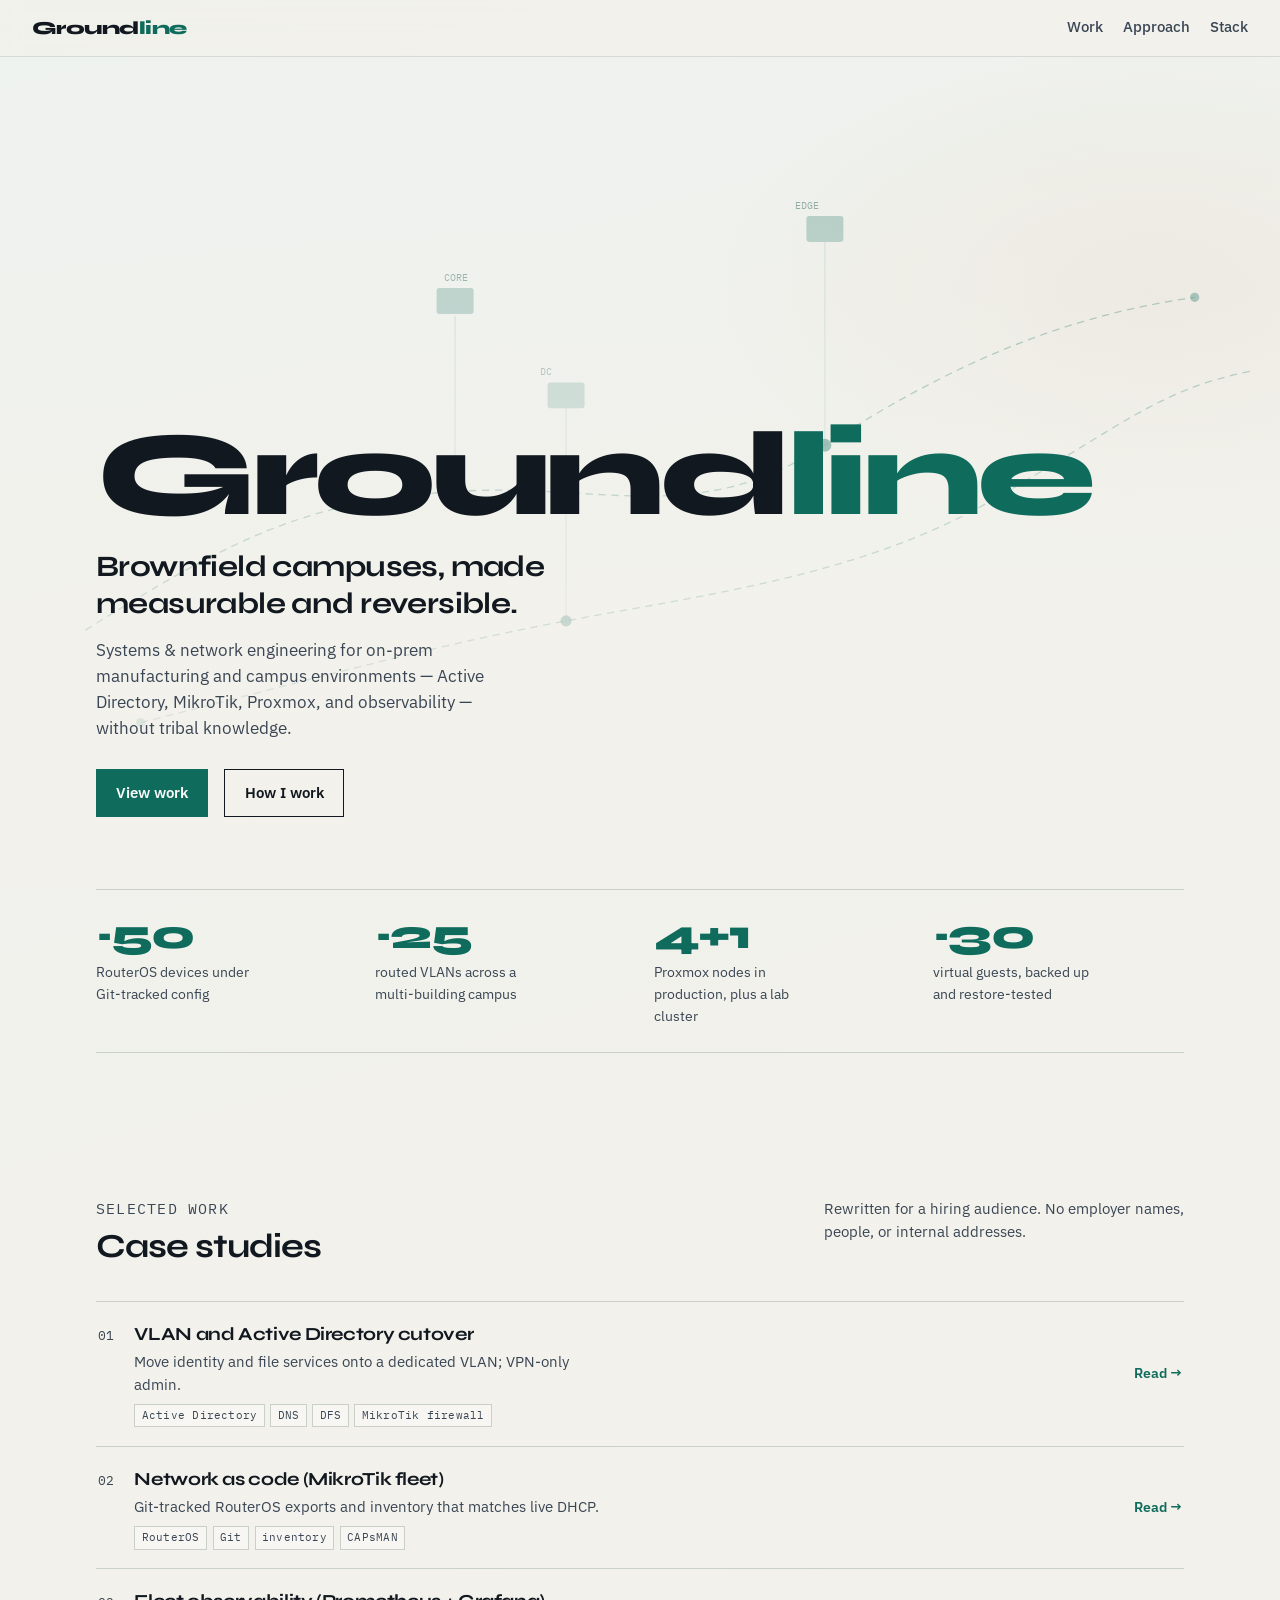
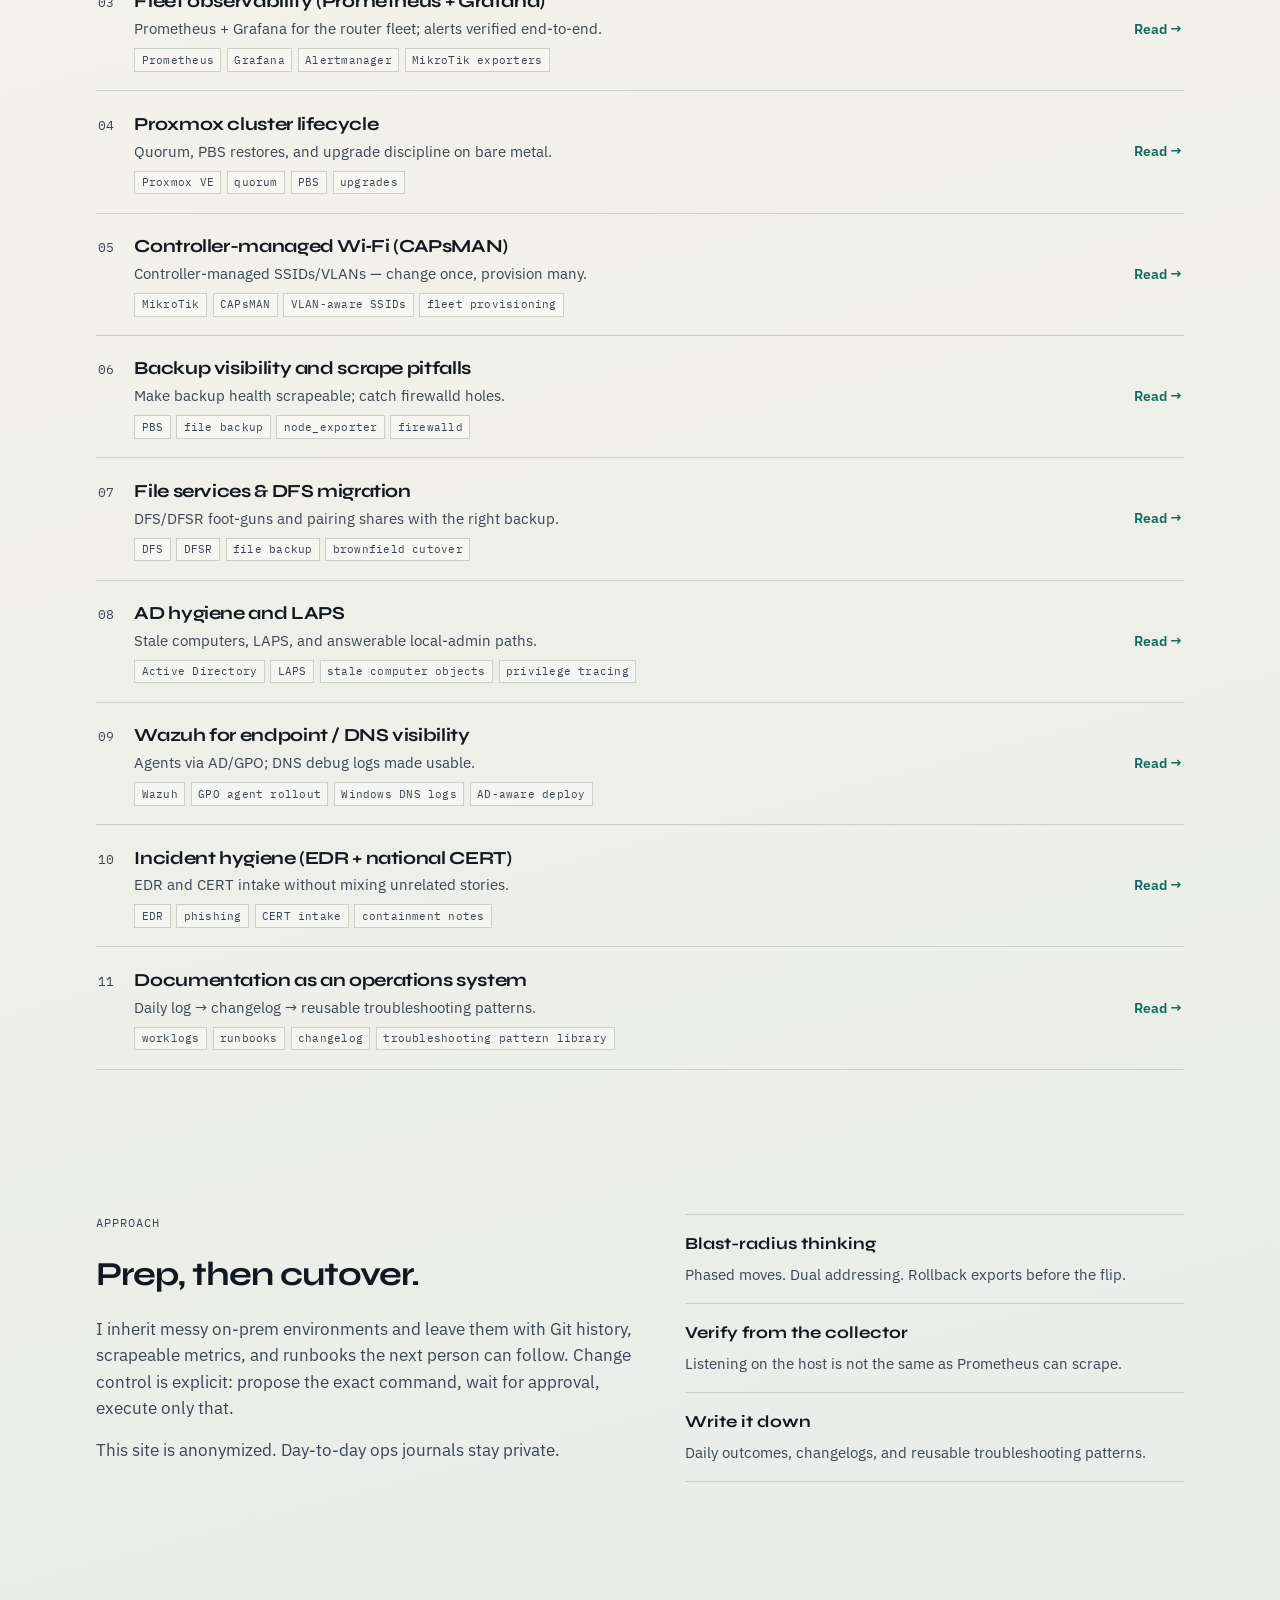
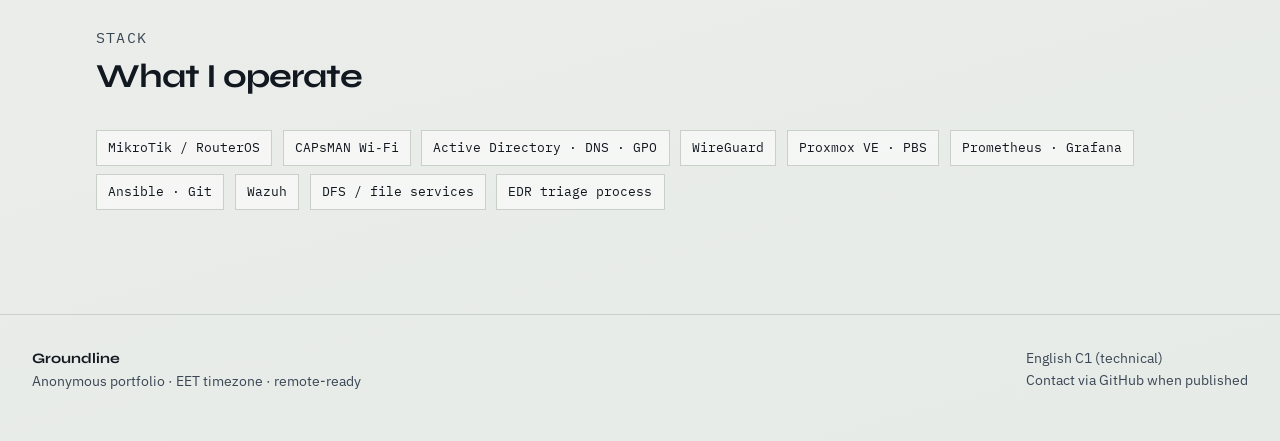
==== index.html @ 762901d0 "site: publish Groundline portfolio for GitHub Pages" ====
<!DOCTYPE html>
<html lang="en">
<head>
  <meta charset="utf-8" />
  <meta name="viewport" content="width=device-width, initial-scale=1" />
  <title>Groundline — Systems &amp; network engineering</title>
  <meta name="description" content="Anonymized case studies from on-prem campus infrastructure: Active Directory, MikroTik, Proxmox, observability." />
  <link rel="preconnect" href="https://fonts.googleapis.com" />
  <link rel="preconnect" href="https://fonts.gstatic.com" crossorigin />
  <link href="https://fonts.googleapis.com/css2?family=IBM+Plex+Mono:wght@400;500&family=IBM+Plex+Sans:wght@400;500;600&family=Syne:wght@700;800&display=swap" rel="stylesheet" />
  <link rel="stylesheet" href="assets/styles.css" />
</head>
<body>
  <a class="skip" href="#main">Skip to content</a>
  <nav class="site-nav" aria-label="Primary">
    <a class="mark" href="index.html">Ground<span>line</span></a>
    <ul class="nav-links">
      <li><a href="#work">Work</a></li>
      <li><a href="#approach">Approach</a></li>
      <li><a href="#stack">Stack</a></li>
    </ul>
  </nav>

  <header class="hero" id="main">
    <div class="hero-visual" aria-hidden="true">
      <svg viewBox="0 0 1440 900" preserveAspectRatio="xMidYMid slice" xmlns="http://www.w3.org/2000/svg">
        <defs>
          <linearGradient id="fade" x1="0" y1="0" x2="0" y2="1">
            <stop offset="0%" stop-color="#eef2ee" stop-opacity="0.15"/>
            <stop offset="55%" stop-color="#f3f1eb" stop-opacity="0.55"/>
            <stop offset="100%" stop-color="#f3f1eb" stop-opacity="0.95"/>
          </linearGradient>
        </defs>
        <rect width="1440" height="900" fill="transparent"/>
        <!-- campus topology silhouette -->
        <g fill="none" stroke="#0f6b5c" stroke-width="1.4" opacity="0.45">
          <path class="topo-line" d="M120 620 C280 520, 360 480, 520 470 S780 510, 920 420 S1180 280, 1320 260"/>
          <path class="topo-line" d="M180 720 C340 680, 480 640, 640 610 S960 560, 1100 480 S1280 360, 1380 340"/>
          <path d="M520 470 L520 280 M920 420 L920 200 M640 610 L640 380" stroke-opacity="0.35"/>
        </g>
        <g fill="#0f6b5c">
          <circle cx="520" cy="470" r="7" opacity="0.7"/>
          <circle cx="920" cy="420" r="7" opacity="0.7"/>
          <circle cx="640" cy="610" r="6" opacity="0.55"/>
          <circle cx="1320" cy="260" r="5" opacity="0.5"/>
          <circle cx="180" cy="720" r="5" opacity="0.4"/>
          <rect x="500" y="250" width="40" height="28" rx="3" opacity="0.35"/>
          <rect x="900" y="172" width="40" height="28" rx="3" opacity="0.35"/>
          <rect x="620" y="352" width="40" height="28" rx="3" opacity="0.28"/>
        </g>
        <text x="508" y="242" font-family="IBM Plex Mono, monospace" font-size="11" fill="#0a4a40" opacity="0.55">CORE</text>
        <text x="888" y="164" font-family="IBM Plex Mono, monospace" font-size="11" fill="#0a4a40" opacity="0.55">EDGE</text>
        <text x="612" y="344" font-family="IBM Plex Mono, monospace" font-size="11" fill="#0a4a40" opacity="0.45">DC</text>
        <rect width="1440" height="900" fill="url(#fade)"/>
      </svg>
    </div>
    <div class="hero-inner">
      <p class="hero-brand">Ground<em>line</em></p>
      <h1>Brownfield campuses, made measurable and reversible.</h1>
      <p class="hero-lead">Systems &amp; network engineering for on-prem manufacturing and campus environments — Active Directory, MikroTik, Proxmox, and observability — without tribal knowledge.</p>
      <div class="hero-cta">
        <a class="btn btn-primary" href="#work">View work</a>
        <a class="btn" href="#approach">How I work</a>
      </div>
    </div>
  </header>

  <section class="section scale-band" aria-label="Environment scale">
    <dl class="figures reveal">
      <div><dt>~50</dt><dd>RouterOS devices under Git-tracked config</dd></div>
      <div><dt>~25</dt><dd>routed VLANs across a multi-building campus</dd></div>
      <div><dt>4+1</dt><dd>Proxmox nodes in production, plus a lab cluster</dd></div>
      <div><dt>~30</dt><dd>virtual guests, backed up and restore-tested</dd></div>
    </dl>
  </section>

  <section class="section" id="work" aria-labelledby="work-heading">
    <div class="section-head reveal">
      <div>
        <p class="eyebrow">Selected work</p>
        <h2 id="work-heading">Case studies</h2>
      </div>
      <p>Rewritten for a hiring audience. No employer names, people, or internal addresses.</p>
    </div>
    <ul class="work-list">
<li class="reveal">
          <a href="work/vlan-ad-cutover.html">
            <span class="work-idx">01</span>
            <div>
              <div class="work-title">VLAN and Active Directory cutover</div>
              <p class="work-blurb">Move identity and file services onto a dedicated VLAN; VPN-only admin.</p>
              <div class="work-tags"><span class="tag">Active Directory</span><span class="tag">DNS</span><span class="tag">DFS</span><span class="tag">MikroTik firewall</span></div>
            </div>
            <span class="work-go">Read →</span>
          </a>
        </li>
<li class="reveal">
          <a href="work/network-as-code.html">
            <span class="work-idx">02</span>
            <div>
              <div class="work-title">Network as code (MikroTik fleet)</div>
              <p class="work-blurb">Git-tracked RouterOS exports and inventory that matches live DHCP.</p>
              <div class="work-tags"><span class="tag">RouterOS</span><span class="tag">Git</span><span class="tag">inventory</span><span class="tag">CAPsMAN</span></div>
            </div>
            <span class="work-go">Read →</span>
          </a>
        </li>
<li class="reveal">
          <a href="work/fleet-observability.html">
            <span class="work-idx">03</span>
            <div>
              <div class="work-title">Fleet observability (Prometheus + Grafana)</div>
              <p class="work-blurb">Prometheus + Grafana for the router fleet; alerts verified end-to-end.</p>
              <div class="work-tags"><span class="tag">Prometheus</span><span class="tag">Grafana</span><span class="tag">Alertmanager</span><span class="tag">MikroTik exporters</span></div>
            </div>
            <span class="work-go">Read →</span>
          </a>
        </li>
<li class="reveal">
          <a href="work/proxmox-cluster-lifecycle.html">
            <span class="work-idx">04</span>
            <div>
              <div class="work-title">Proxmox cluster lifecycle</div>
              <p class="work-blurb">Quorum, PBS restores, and upgrade discipline on bare metal.</p>
              <div class="work-tags"><span class="tag">Proxmox VE</span><span class="tag">quorum</span><span class="tag">PBS</span><span class="tag">upgrades</span></div>
            </div>
            <span class="work-go">Read →</span>
          </a>
        </li>
<li class="reveal">
          <a href="work/capsman-wifi-fleet.html">
            <span class="work-idx">05</span>
            <div>
              <div class="work-title">Controller-managed Wi‑Fi (CAPsMAN)</div>
              <p class="work-blurb">Controller-managed SSIDs/VLANs — change once, provision many.</p>
              <div class="work-tags"><span class="tag">MikroTik</span><span class="tag">CAPsMAN</span><span class="tag">VLAN-aware SSIDs</span><span class="tag">fleet provisioning</span></div>
            </div>
            <span class="work-go">Read →</span>
          </a>
        </li>
<li class="reveal">
          <a href="work/backup-visibility.html">
            <span class="work-idx">06</span>
            <div>
              <div class="work-title">Backup visibility and scrape pitfalls</div>
              <p class="work-blurb">Make backup health scrapeable; catch firewalld holes.</p>
              <div class="work-tags"><span class="tag">PBS</span><span class="tag">file backup</span><span class="tag">node_exporter</span><span class="tag">firewalld</span></div>
            </div>
            <span class="work-go">Read →</span>
          </a>
        </li>
<li class="reveal">
          <a href="work/file-services-migration.html">
            <span class="work-idx">07</span>
            <div>
              <div class="work-title">File services &amp; DFS migration</div>
              <p class="work-blurb">DFS/DFSR foot-guns and pairing shares with the right backup.</p>
              <div class="work-tags"><span class="tag">DFS</span><span class="tag">DFSR</span><span class="tag">file backup</span><span class="tag">brownfield cutover</span></div>
            </div>
            <span class="work-go">Read →</span>
          </a>
        </li>
<li class="reveal">
          <a href="work/ad-hygiene-laps.html">
            <span class="work-idx">08</span>
            <div>
              <div class="work-title">AD hygiene and LAPS</div>
              <p class="work-blurb">Stale computers, LAPS, and answerable local-admin paths.</p>
              <div class="work-tags"><span class="tag">Active Directory</span><span class="tag">LAPS</span><span class="tag">stale computer objects</span><span class="tag">privilege tracing</span></div>
            </div>
            <span class="work-go">Read →</span>
          </a>
        </li>
<li class="reveal">
          <a href="work/wazuh-endpoint-visibility.html">
            <span class="work-idx">09</span>
            <div>
              <div class="work-title">Wazuh for endpoint / DNS visibility</div>
              <p class="work-blurb">Agents via AD/GPO; DNS debug logs made usable.</p>
              <div class="work-tags"><span class="tag">Wazuh</span><span class="tag">GPO agent rollout</span><span class="tag">Windows DNS logs</span><span class="tag">AD-aware deploy</span></div>
            </div>
            <span class="work-go">Read →</span>
          </a>
        </li>
<li class="reveal">
          <a href="work/incident-hygiene.html">
            <span class="work-idx">10</span>
            <div>
              <div class="work-title">Incident hygiene (EDR + national CERT)</div>
              <p class="work-blurb">EDR and CERT intake without mixing unrelated stories.</p>
              <div class="work-tags"><span class="tag">EDR</span><span class="tag">phishing</span><span class="tag">CERT intake</span><span class="tag">containment notes</span></div>
            </div>
            <span class="work-go">Read →</span>
          </a>
        </li>
<li class="reveal">
          <a href="work/docs-as-ops.html">
            <span class="work-idx">11</span>
            <div>
              <div class="work-title">Documentation as an operations system</div>
              <p class="work-blurb">Daily log → changelog → reusable troubleshooting patterns.</p>
              <div class="work-tags"><span class="tag">worklogs</span><span class="tag">runbooks</span><span class="tag">changelog</span><span class="tag">troubleshooting pattern library</span></div>
            </div>
            <span class="work-go">Read →</span>
          </a>
        </li>
    </ul>
  </section>

  <section class="section" id="approach" aria-labelledby="approach-heading">
    <div class="approach">
      <div class="approach-copy reveal">
        <p class="eyebrow">Approach</p>
        <h2 id="approach-heading">Prep, then cutover.</h2>
        <p>I inherit messy on-prem environments and leave them with Git history, scrapeable metrics, and runbooks the next person can follow. Change control is explicit: propose the exact command, wait for approval, execute only that.</p>
        <p>This site is anonymized. Day-to-day ops journals stay private.</p>
      </div>
      <ol class="principles reveal">
        <li>
          <strong>Blast-radius thinking</strong>
          <span>Phased moves. Dual addressing. Rollback exports before the flip.</span>
        </li>
        <li>
          <strong>Verify from the collector</strong>
          <span>Listening on the host is not the same as Prometheus can scrape.</span>
        </li>
        <li>
          <strong>Write it down</strong>
          <span>Daily outcomes, changelogs, and reusable troubleshooting patterns.</span>
        </li>
      </ol>
    </div>
  </section>

  <section class="section" id="stack" aria-labelledby="stack-heading">
    <div class="section-head reveal">
      <div>
        <p class="eyebrow">Stack</p>
        <h2 id="stack-heading">What I operate</h2>
      </div>
    </div>
    <ul class="stack reveal">
      <li>MikroTik / RouterOS</li>
      <li>CAPsMAN Wi‑Fi</li>
      <li>Active Directory · DNS · GPO</li>
      <li>WireGuard</li>
      <li>Proxmox VE · PBS</li>
      <li>Prometheus · Grafana</li>
      <li>Ansible · Git</li>
      <li>Wazuh</li>
      <li>DFS / file services</li>
      <li>EDR triage process</li>
    </ul>
  </section>

  <footer class="site-footer">
    <div>
      <strong>Groundline</strong><br />
      Anonymous portfolio · EET timezone · remote-ready
    </div>
    <div>
      English C1 (technical)<br />
      Contact via GitHub when published
    </div>
  </footer>
  <script src="assets/site.js"></script>
</body>
</html>
---- assets/styles.css ----
/* Groundline — public portfolio (local / Pages) */
:root {
  --ink: #12181f;
  --ink-soft: #3a4654;
  --paper: #f3f1eb;
  --paper-2: #e8ece7;
  --line: #c9d0c8;
  --signal: #0f6b5c;
  --signal-deep: #0a4a40;
  --ember: #c45c26;
  --glow: rgba(15, 107, 92, 0.12);
  --font-display: "Syne", "Avenir Next", sans-serif;
  --font-body: "IBM Plex Sans", "Segoe UI", sans-serif;
  --font-mono: "IBM Plex Mono", ui-monospace, monospace;
  --max: 68rem;
  --ease: cubic-bezier(0.22, 1, 0.36, 1);
}

*,
*::before,
*::after {
  box-sizing: border-box;
}

html {
  scroll-behavior: smooth;
}

body {
  margin: 0;
  color: var(--ink);
  font-family: var(--font-body);
  font-size: 1.05rem;
  line-height: 1.55;
  background:
    radial-gradient(1200px 600px at 12% -10%, rgba(15, 107, 92, 0.14), transparent 55%),
    radial-gradient(900px 500px at 90% 8%, rgba(196, 92, 38, 0.08), transparent 50%),
    linear-gradient(165deg, #eef2ee 0%, var(--paper) 42%, #e6ebe8 100%);
  min-height: 100vh;
}

img,
svg {
  display: block;
  max-width: 100%;
}

a {
  color: var(--signal-deep);
  text-underline-offset: 0.18em;
}

a:hover {
  color: var(--ember);
}

.skip {
  position: absolute;
  left: -999px;
  top: 0;
  background: var(--ink);
  color: var(--paper);
  padding: 0.5rem 1rem;
  z-index: 100;
}

.skip:focus {
  left: 1rem;
  top: 1rem;
}

.site-nav {
  position: sticky;
  top: 0;
  z-index: 40;
  display: flex;
  align-items: center;
  justify-content: space-between;
  gap: 1rem;
  padding: 0.85rem clamp(1rem, 3vw, 2rem);
  backdrop-filter: blur(10px);
  background: rgba(243, 241, 235, 0.78);
  border-bottom: 1px solid rgba(201, 208, 200, 0.7);
}

.mark {
  font-family: var(--font-display);
  font-weight: 800;
  font-size: 1.15rem;
  letter-spacing: -0.03em;
  text-decoration: none;
  color: var(--ink);
}

.mark span {
  color: var(--signal);
}

.nav-links {
  display: flex;
  gap: 1.25rem;
  list-style: none;
  margin: 0;
  padding: 0;
  font-size: 0.92rem;
}

.nav-links a {
  text-decoration: none;
  color: var(--ink-soft);
  font-weight: 500;
}

.nav-links a:hover,
.nav-links a[aria-current="page"] {
  color: var(--ink);
}

.hero {
  position: relative;
  min-height: min(100vh, 52rem);
  display: grid;
  align-items: end;
  overflow: hidden;
  isolation: isolate;
}

.hero-visual {
  position: absolute;
  inset: 0;
  z-index: -1;
  pointer-events: none;
}

.hero-visual svg {
  width: 100%;
  height: 100%;
  object-fit: cover;
}

.hero-inner {
  width: min(100% - 2rem, var(--max));
  margin: 0 auto;
  padding: clamp(4rem, 12vh, 7rem) 0 clamp(3rem, 8vh, 5rem);
}

.hero-brand {
  font-family: var(--font-display);
  font-weight: 800;
  font-size: clamp(3.4rem, 11vw, 7.5rem);
  line-height: 0.9;
  letter-spacing: -0.045em;
  margin: 0 0 1.25rem;
  max-width: 12ch;
  opacity: 0;
  transform: translateY(1.2rem);
  animation: rise 0.9s var(--ease) 0.1s forwards;
}

.hero-brand em {
  font-style: normal;
  color: var(--signal);
}

.hero h1 {
  font-family: var(--font-display);
  font-weight: 700;
  font-size: clamp(1.35rem, 2.6vw, 1.85rem);
  line-height: 1.25;
  letter-spacing: -0.02em;
  margin: 0 0 0.85rem;
  max-width: 28ch;
  opacity: 0;
  transform: translateY(1rem);
  animation: rise 0.85s var(--ease) 0.28s forwards;
}

.hero-lead {
  margin: 0 0 1.75rem;
  max-width: 42ch;
  color: var(--ink-soft);
  font-size: 1.05rem;
  opacity: 0;
  transform: translateY(1rem);
  animation: rise 0.85s var(--ease) 0.42s forwards;
}

.hero-cta {
  display: flex;
  flex-wrap: wrap;
  gap: 0.75rem 1rem;
  opacity: 0;
  transform: translateY(1rem);
  animation: rise 0.85s var(--ease) 0.55s forwards;
}

.btn {
  display: inline-flex;
  align-items: center;
  justify-content: center;
  padding: 0.7rem 1.2rem;
  font-family: var(--font-body);
  font-weight: 600;
  font-size: 0.95rem;
  text-decoration: none;
  border: 1.5px solid var(--ink);
  color: var(--ink);
  background: transparent;
  transition: background 0.2s var(--ease), color 0.2s var(--ease), border-color 0.2s;
}

.btn:hover {
  background: var(--ink);
  color: var(--paper);
}

.btn-primary {
  background: var(--signal);
  border-color: var(--signal);
  color: #f7faf8;
}

.btn-primary:hover {
  background: var(--signal-deep);
  border-color: var(--signal-deep);
  color: #fff;
}

@keyframes rise {
  to {
    opacity: 1;
    transform: none;
  }
}

.section {
  width: min(100% - 2rem, var(--max));
  margin: 0 auto;
  padding: clamp(2.5rem, 6vw, 4.5rem) 0;
}

.section-head {
  display: flex;
  flex-wrap: wrap;
  align-items: baseline;
  justify-content: space-between;
  gap: 0.75rem;
  margin-bottom: 1.75rem;
}

.section-head h2 {
  font-family: var(--font-display);
  font-size: clamp(1.6rem, 3vw, 2.1rem);
  letter-spacing: -0.03em;
  margin: 0;
}

.section-head p {
  margin: 0;
  color: var(--ink-soft);
  max-width: 40ch;
  font-size: 0.95rem;
}

.eyebrow {
  font-family: var(--font-mono);
  font-size: 0.75rem;
  letter-spacing: 0.08em;
  text-transform: uppercase;
  color: var(--signal-deep);
  margin: 0 0 0.5rem;
}

.scale-band {
  padding-top: 0;
}

.figures {
  display: grid;
  grid-template-columns: repeat(auto-fit, minmax(11rem, 1fr));
  gap: 1.25rem 1.75rem;
  margin: 0;
  padding: 1.5rem 0;
  border-top: 1px solid var(--line);
  border-bottom: 1px solid var(--line);
}

.figures dt {
  font-family: var(--font-display);
  font-weight: 800;
  font-size: clamp(1.9rem, 4vw, 2.6rem);
  letter-spacing: -0.04em;
  color: var(--signal);
  line-height: 1;
}

.figures dd {
  margin: 0.45rem 0 0;
  font-size: 0.88rem;
  color: var(--ink-soft);
  max-width: 22ch;
}

.case-scale {
  margin: 0.75rem 0 0;
  font-size: 0.92rem;
  color: var(--ink-soft);
  padding-left: 0.85rem;
  border-left: 2px solid var(--signal);
}

.case-scale span {
  font-family: var(--font-mono);
  font-size: 0.7rem;
  letter-spacing: 0.08em;
  text-transform: uppercase;
  color: var(--signal-deep);
  margin-right: 0.5rem;
}

.work-list {
  list-style: none;
  margin: 0;
  padding: 0;
  border-top: 1px solid var(--line);
}

.work-list li {
  border-bottom: 1px solid var(--line);
}

.work-list a {
  display: grid;
  grid-template-columns: auto 1fr auto;
  gap: 1rem 1.25rem;
  align-items: baseline;
  padding: 1.15rem 0.15rem;
  text-decoration: none;
  color: inherit;
  transition: background 0.2s var(--ease), padding-left 0.25s var(--ease);
}

.work-list a:hover {
  background: var(--glow);
  padding-left: 0.5rem;
}

.work-idx {
  font-family: var(--font-mono);
  font-size: 0.8rem;
  color: var(--ink-soft);
}

.work-title {
  font-family: var(--font-display);
  font-weight: 700;
  font-size: 1.15rem;
  letter-spacing: -0.02em;
}

.work-blurb {
  grid-column: 2 / 3;
  margin: 0.15rem 0 0;
  color: var(--ink-soft);
  font-size: 0.92rem;
  max-width: 52ch;
}

.work-tags {
  grid-column: 2 / 3;
  display: flex;
  flex-wrap: wrap;
  gap: 0.35rem;
  margin-top: 0.45rem;
}

.tag {
  font-family: var(--font-mono);
  font-size: 0.68rem;
  letter-spacing: 0.02em;
  padding: 0.15rem 0.4rem;
  border: 1px solid var(--line);
  color: var(--ink-soft);
  background: rgba(255, 255, 255, 0.35);
}

.work-go {
  font-size: 0.85rem;
  color: var(--signal);
  font-weight: 600;
  align-self: center;
}

@media (max-width: 720px) {
  .work-list a {
    grid-template-columns: auto 1fr;
  }
  .work-go {
    display: none;
  }
}

.approach {
  display: grid;
  grid-template-columns: 1fr;
  gap: 1.5rem;
}

@media (min-width: 800px) {
  .approach {
    grid-template-columns: 1.1fr 1fr;
    gap: 2.5rem;
    align-items: start;
  }
}

.approach-copy h2 {
  font-family: var(--font-display);
  font-size: clamp(1.6rem, 3vw, 2.1rem);
  letter-spacing: -0.03em;
  margin: 0 0 1rem;
}

.approach-copy p {
  margin: 0 0 1rem;
  color: var(--ink-soft);
}

.principles {
  list-style: none;
  margin: 0;
  padding: 0;
}

.principles li {
  padding: 1rem 0;
  border-top: 1px solid var(--line);
}

.principles li:last-child {
  border-bottom: 1px solid var(--line);
}

.principles strong {
  display: block;
  font-family: var(--font-display);
  font-size: 1.05rem;
  margin-bottom: 0.25rem;
}

.principles span {
  color: var(--ink-soft);
  font-size: 0.92rem;
}

.stack {
  display: flex;
  flex-wrap: wrap;
  gap: 0.5rem 0.65rem;
  margin: 0;
  padding: 0;
  list-style: none;
}

.stack li {
  font-family: var(--font-mono);
  font-size: 0.8rem;
  padding: 0.45rem 0.7rem;
  background: rgba(255, 255, 255, 0.55);
  border: 1px solid var(--line);
}

.site-footer {
  border-top: 1px solid var(--line);
  margin-top: 2rem;
  padding: 2rem clamp(1rem, 3vw, 2rem) 3rem;
  display: flex;
  flex-wrap: wrap;
  gap: 1rem 2rem;
  justify-content: space-between;
  color: var(--ink-soft);
  font-size: 0.9rem;
}

.site-footer strong {
  color: var(--ink);
  font-family: var(--font-display);
}

.case-hero {
  width: min(100% - 2rem, 46rem);
  margin: 0 auto;
  padding: clamp(2.5rem, 7vh, 4rem) 0 1.5rem;
}

.case-hero .back {
  font-size: 0.9rem;
  text-decoration: none;
  color: var(--ink-soft);
  font-weight: 500;
}

.case-hero .back:hover {
  color: var(--signal);
}

.case-hero h1 {
  font-family: var(--font-display);
  font-size: clamp(1.85rem, 4vw, 2.6rem);
  letter-spacing: -0.035em;
  line-height: 1.15;
  margin: 1rem 0 0.75rem;
}

.case-meta {
  display: flex;
  flex-wrap: wrap;
  gap: 0.4rem;
  margin: 0 0 0.5rem;
}

.case-body {
  width: min(100% - 2rem, 46rem);
  margin: 0 auto;
  padding-bottom: 4rem;
}

.case-body h2 {
  font-family: var(--font-display);
  font-size: 1.25rem;
  letter-spacing: -0.02em;
  margin: 2rem 0 0.65rem;
  color: var(--signal-deep);
}

.case-body p,
.case-body li {
  color: var(--ink-soft);
}

.case-body ul,
.case-body ol {
  padding-left: 1.2rem;
}

.case-body li + li {
  margin-top: 0.35rem;
}

.soundbites {
  margin-top: 2rem;
  padding: 1.25rem 1.35rem;
  background: rgba(15, 107, 92, 0.08);
  border-left: 3px solid var(--signal);
}

.soundbites h2 {
  margin-top: 0;
}

.soundbites blockquote {
  margin: 0.75rem 0 0;
  padding: 0;
  border: 0;
  font-style: italic;
  color: var(--ink);
}

.soundbites blockquote + blockquote {
  margin-top: 0.85rem;
}

.reveal {
  opacity: 0;
  transform: translateY(0.8rem);
  transition: opacity 0.7s var(--ease), transform 0.7s var(--ease);
}

.reveal.is-in {
  opacity: 1;
  transform: none;
}

.topo-line {
  stroke-dasharray: 8 6;
  animation: dash 28s linear infinite;
}

@keyframes dash {
  to {
    stroke-dashoffset: -400;
  }
}
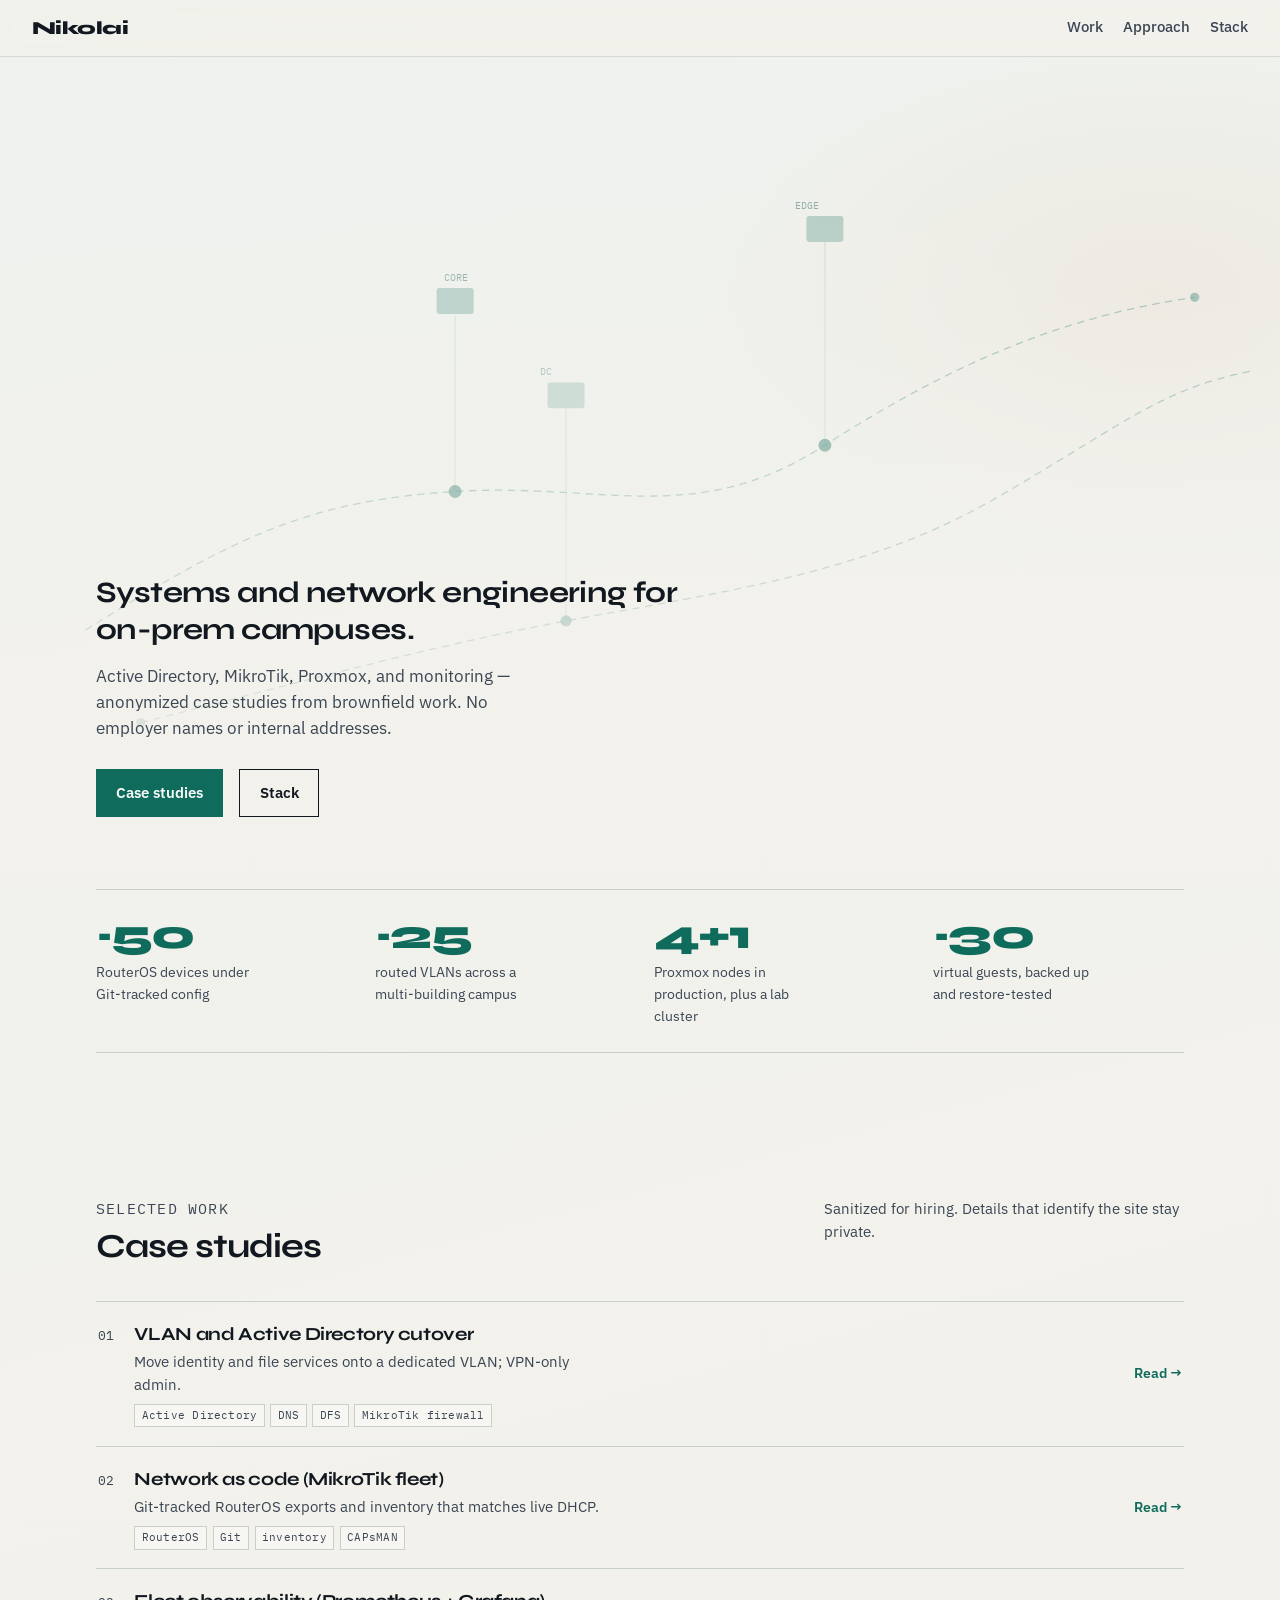
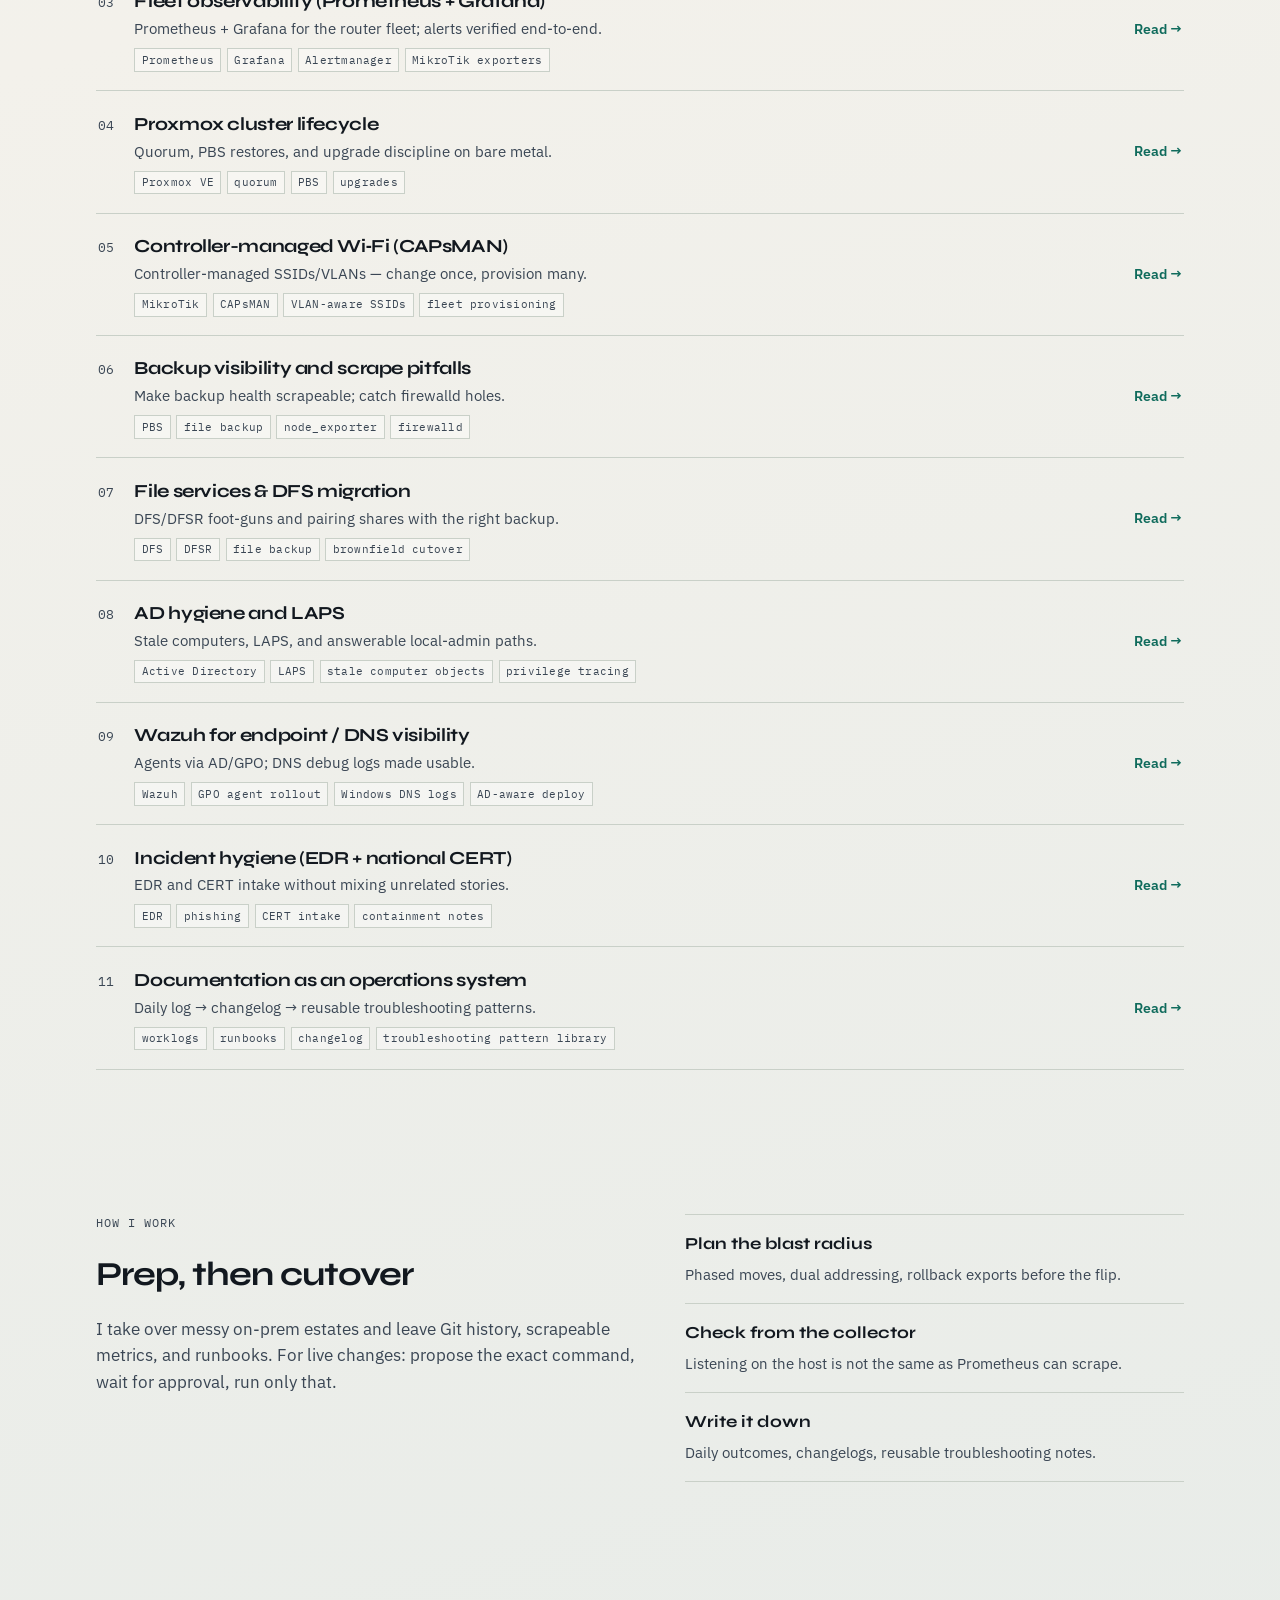
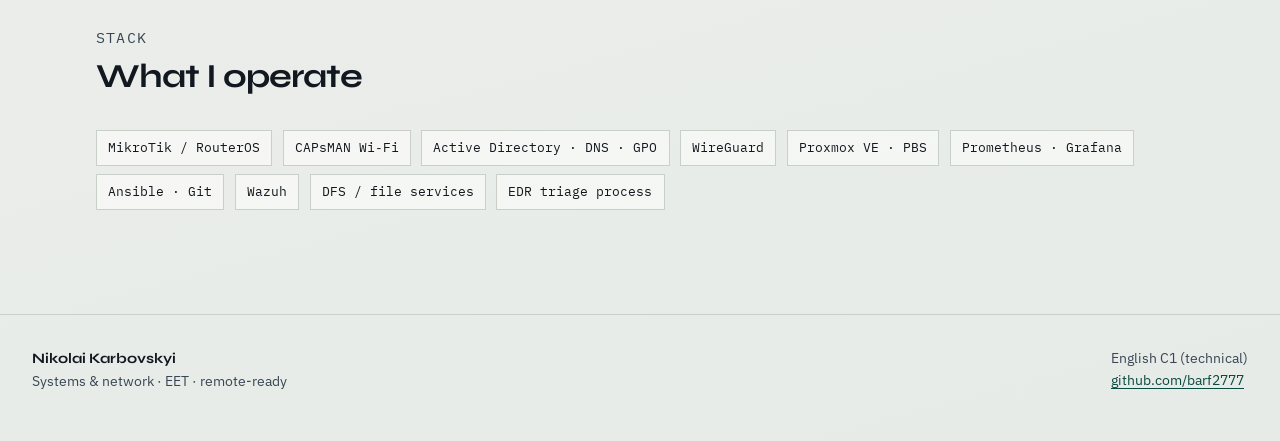
==== commit c527f039: "site: de-cringe — Nikolai byline, plain hero, no soundbites Co-authored-by: Cursor <cursoragent@curs" ====
--- a/index.html
+++ b/index.html
@@ -3,7 +3,7 @@
 <head>
   <meta charset="utf-8" />
   <meta name="viewport" content="width=device-width, initial-scale=1" />
-  <title>Groundline — Systems &amp; network engineering</title>
+  <title>Nikolai Karbovskyi — Systems &amp; network engineering</title>
   <meta name="description" content="Anonymized case studies from on-prem campus infrastructure: Active Directory, MikroTik, Proxmox, observability." />
   <link rel="preconnect" href="https://fonts.googleapis.com" />
   <link rel="preconnect" href="https://fonts.gstatic.com" crossorigin />
@@ -13,7 +13,7 @@
 <body>
   <a class="skip" href="#main">Skip to content</a>
   <nav class="site-nav" aria-label="Primary">
-    <a class="mark" href="index.html">Ground<span>line</span></a>
+    <a class="mark" href="index.html">Nikolai</a>
     <ul class="nav-links">
       <li><a href="#work">Work</a></li>
       <li><a href="#approach">Approach</a></li>
@@ -32,7 +32,6 @@
           </linearGradient>
         </defs>
         <rect width="1440" height="900" fill="transparent"/>
-        <!-- campus topology silhouette -->
         <g fill="none" stroke="#0f6b5c" stroke-width="1.4" opacity="0.45">
           <path class="topo-line" d="M120 620 C280 520, 360 480, 520 470 S780 510, 920 420 S1180 280, 1320 260"/>
           <path class="topo-line" d="M180 720 C340 680, 480 640, 640 610 S960 560, 1100 480 S1280 360, 1380 340"/>
@@ -55,12 +54,11 @@
       </svg>
     </div>
     <div class="hero-inner">
-      <p class="hero-brand">Ground<em>line</em></p>
-      <h1>Brownfield campuses, made measurable and reversible.</h1>
-      <p class="hero-lead">Systems &amp; network engineering for on-prem manufacturing and campus environments — Active Directory, MikroTik, Proxmox, and observability — without tribal knowledge.</p>
+      <h1>Systems and network engineering for on-prem campuses.</h1>
+      <p class="hero-lead">Active Directory, MikroTik, Proxmox, and monitoring — anonymized case studies from brownfield work. No employer names or internal addresses.</p>
       <div class="hero-cta">
-        <a class="btn btn-primary" href="#work">View work</a>
-        <a class="btn" href="#approach">How I work</a>
+        <a class="btn btn-primary" href="#work">Case studies</a>
+        <a class="btn" href="#stack">Stack</a>
       </div>
     </div>
   </header>
@@ -80,7 +78,7 @@
         <p class="eyebrow">Selected work</p>
         <h2 id="work-heading">Case studies</h2>
       </div>
-      <p>Rewritten for a hiring audience. No employer names, people, or internal addresses.</p>
+      <p>Sanitized for hiring. Details that identify the site stay private.</p>
     </div>
     <ul class="work-list">
 <li class="reveal">
@@ -210,23 +208,22 @@
   <section class="section" id="approach" aria-labelledby="approach-heading">
     <div class="approach">
       <div class="approach-copy reveal">
-        <p class="eyebrow">Approach</p>
-        <h2 id="approach-heading">Prep, then cutover.</h2>
-        <p>I inherit messy on-prem environments and leave them with Git history, scrapeable metrics, and runbooks the next person can follow. Change control is explicit: propose the exact command, wait for approval, execute only that.</p>
-        <p>This site is anonymized. Day-to-day ops journals stay private.</p>
+        <p class="eyebrow">How I work</p>
+        <h2 id="approach-heading">Prep, then cutover</h2>
+        <p>I take over messy on-prem estates and leave Git history, scrapeable metrics, and runbooks. For live changes: propose the exact command, wait for approval, run only that.</p>
       </div>
       <ol class="principles reveal">
         <li>
-          <strong>Blast-radius thinking</strong>
-          <span>Phased moves. Dual addressing. Rollback exports before the flip.</span>
+          <strong>Plan the blast radius</strong>
+          <span>Phased moves, dual addressing, rollback exports before the flip.</span>
         </li>
         <li>
-          <strong>Verify from the collector</strong>
+          <strong>Check from the collector</strong>
           <span>Listening on the host is not the same as Prometheus can scrape.</span>
         </li>
         <li>
           <strong>Write it down</strong>
-          <span>Daily outcomes, changelogs, and reusable troubleshooting patterns.</span>
+          <span>Daily outcomes, changelogs, reusable troubleshooting notes.</span>
         </li>
       </ol>
     </div>
@@ -255,12 +252,12 @@
 
   <footer class="site-footer">
     <div>
-      <strong>Groundline</strong><br />
-      Anonymous portfolio · EET timezone · remote-ready
+      <strong>Nikolai Karbovskyi</strong><br />
+      Systems &amp; network · EET · remote-ready
     </div>
     <div>
       English C1 (technical)<br />
-      Contact via GitHub when published
+      <a href="https://github.com/barf2777">github.com/barf2777</a>
     </div>
   </footer>
   <script src="assets/site.js"></script>
--- a/assets/styles.css
+++ b/assets/styles.css
@@ -1,4 +1,4 @@
-/* Groundline — public portfolio (local / Pages) */
+/* Public portfolio (local / Pages) */
 :root {
   --ink: #12181f;
   --ink-soft: #3a4654;
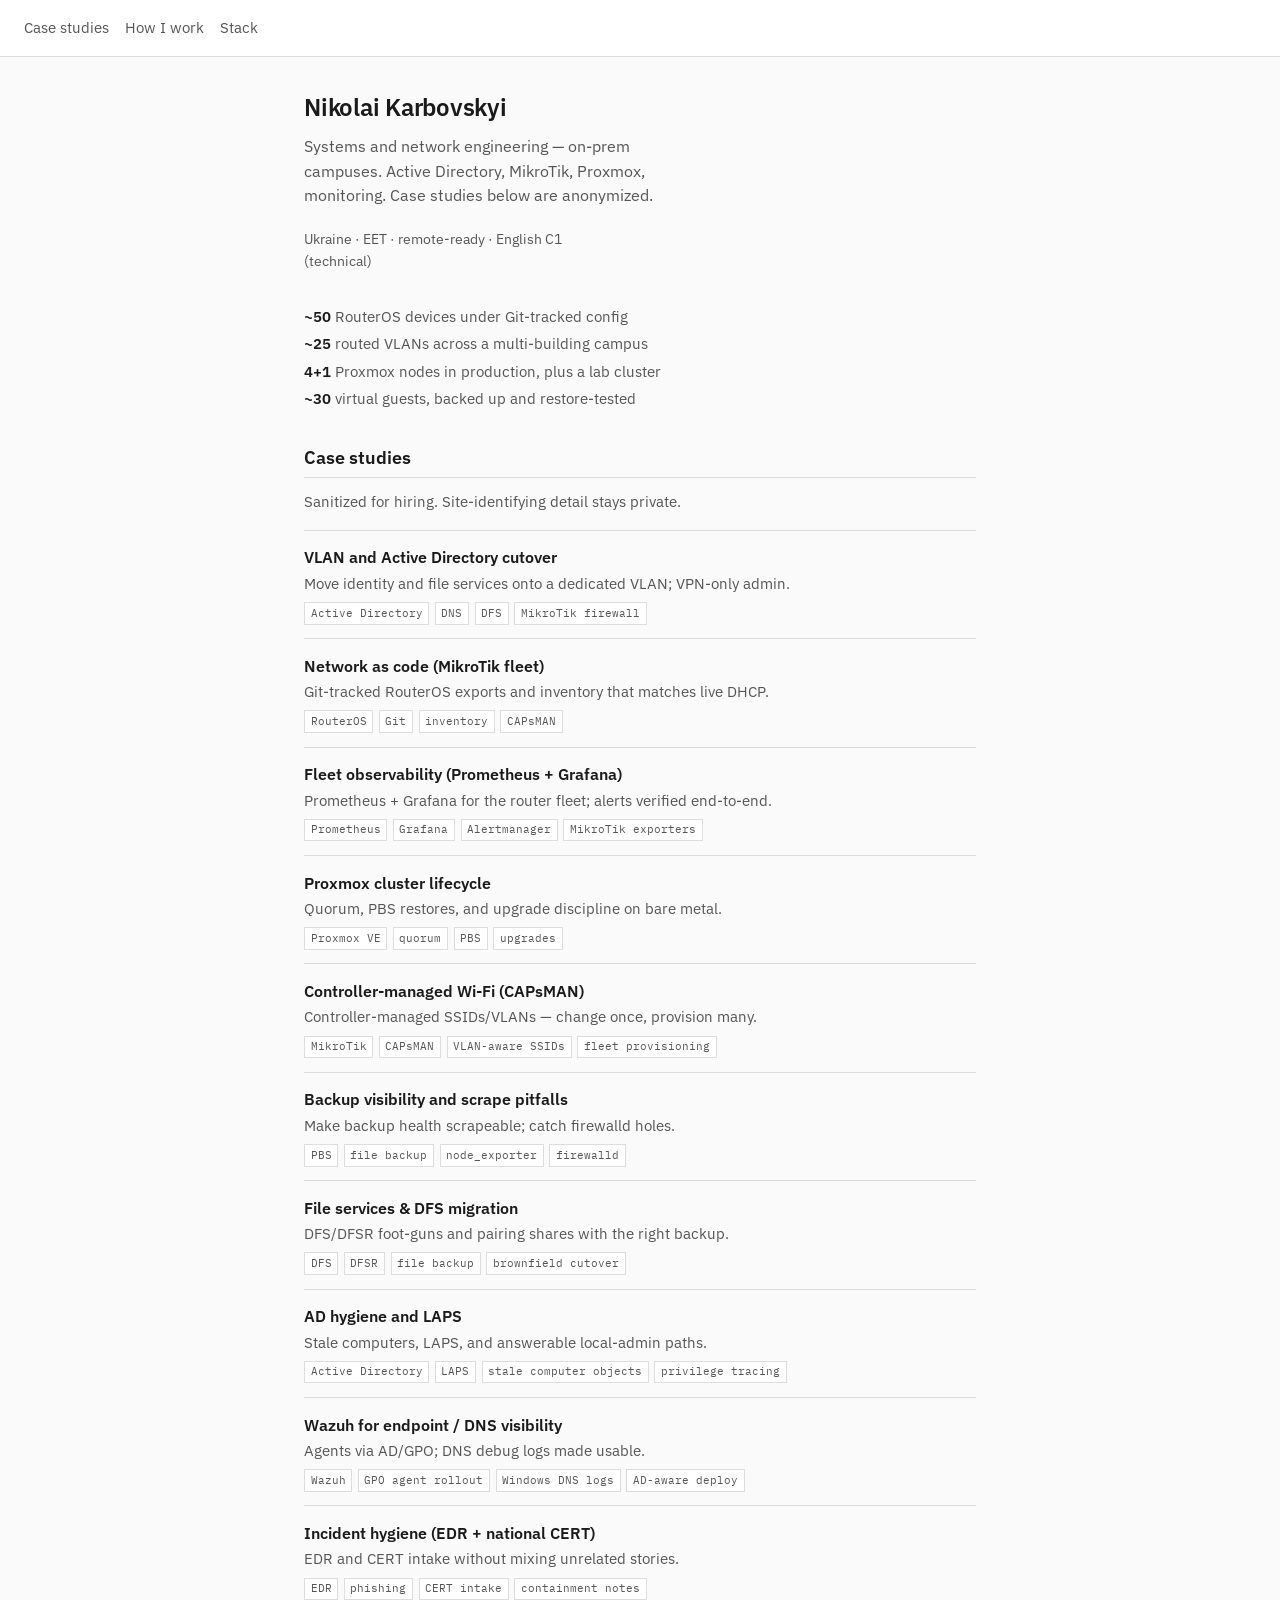
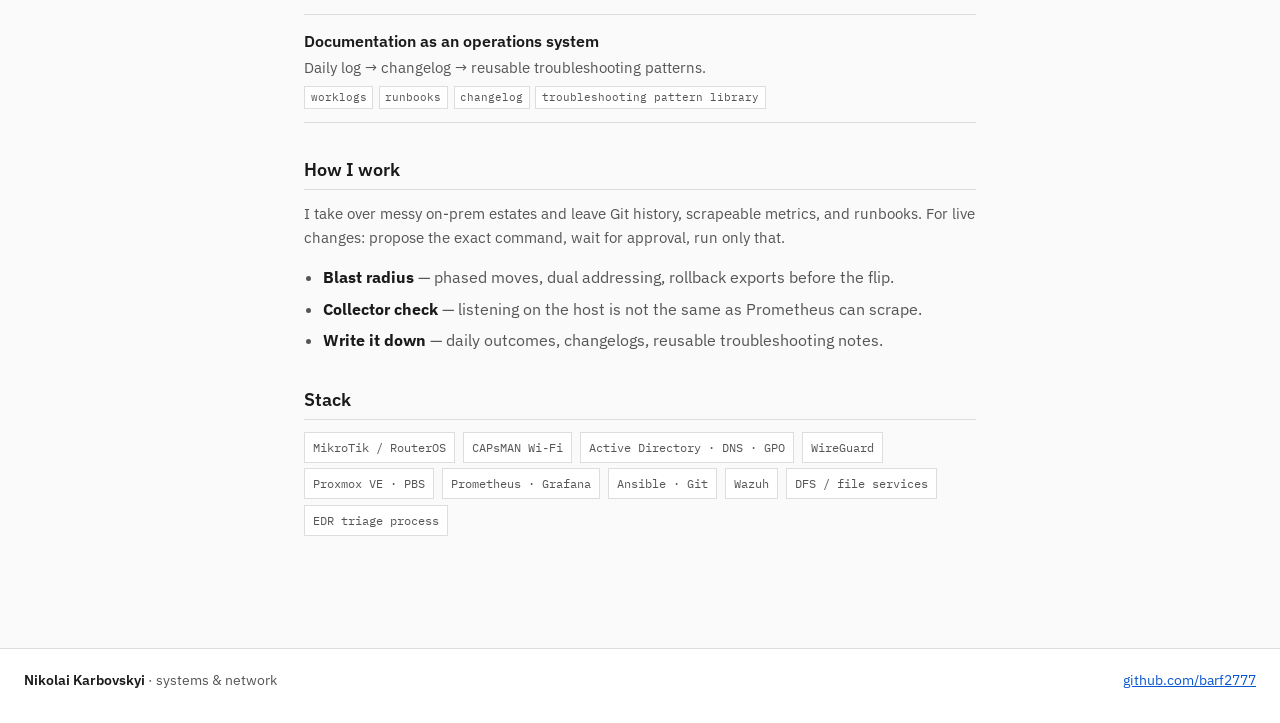
==== commit 22aa0080: "site: plain engineer layout (no startup chrome) Co-authored-by: Cursor <cursoragent@cursor.com>" ====
--- a/index.html
+++ b/index.html
@@ -7,259 +7,149 @@
   <meta name="description" content="Anonymized case studies from on-prem campus infrastructure: Active Directory, MikroTik, Proxmox, observability." />
   <link rel="preconnect" href="https://fonts.googleapis.com" />
   <link rel="preconnect" href="https://fonts.gstatic.com" crossorigin />
-  <link href="https://fonts.googleapis.com/css2?family=IBM+Plex+Mono:wght@400;500&family=IBM+Plex+Sans:wght@400;500;600&family=Syne:wght@700;800&display=swap" rel="stylesheet" />
+  <link href="https://fonts.googleapis.com/css2?family=IBM+Plex+Mono:wght@400;500&family=IBM+Plex+Sans:wght@400;500;600&display=swap" rel="stylesheet" />
   <link rel="stylesheet" href="assets/styles.css" />
 </head>
 <body>
   <a class="skip" href="#main">Skip to content</a>
   <nav class="site-nav" aria-label="Primary">
-    <a class="mark" href="index.html">Nikolai</a>
     <ul class="nav-links">
-      <li><a href="#work">Work</a></li>
-      <li><a href="#approach">Approach</a></li>
+      <li><a href="#work">Case studies</a></li>
+      <li><a href="#approach">How I work</a></li>
       <li><a href="#stack">Stack</a></li>
     </ul>
   </nav>
 
-  <header class="hero" id="main">
-    <div class="hero-visual" aria-hidden="true">
-      <svg viewBox="0 0 1440 900" preserveAspectRatio="xMidYMid slice" xmlns="http://www.w3.org/2000/svg">
-        <defs>
-          <linearGradient id="fade" x1="0" y1="0" x2="0" y2="1">
-            <stop offset="0%" stop-color="#eef2ee" stop-opacity="0.15"/>
-            <stop offset="55%" stop-color="#f3f1eb" stop-opacity="0.55"/>
-            <stop offset="100%" stop-color="#f3f1eb" stop-opacity="0.95"/>
-          </linearGradient>
-        </defs>
-        <rect width="1440" height="900" fill="transparent"/>
-        <g fill="none" stroke="#0f6b5c" stroke-width="1.4" opacity="0.45">
-          <path class="topo-line" d="M120 620 C280 520, 360 480, 520 470 S780 510, 920 420 S1180 280, 1320 260"/>
-          <path class="topo-line" d="M180 720 C340 680, 480 640, 640 610 S960 560, 1100 480 S1280 360, 1380 340"/>
-          <path d="M520 470 L520 280 M920 420 L920 200 M640 610 L640 380" stroke-opacity="0.35"/>
-        </g>
-        <g fill="#0f6b5c">
-          <circle cx="520" cy="470" r="7" opacity="0.7"/>
-          <circle cx="920" cy="420" r="7" opacity="0.7"/>
-          <circle cx="640" cy="610" r="6" opacity="0.55"/>
-          <circle cx="1320" cy="260" r="5" opacity="0.5"/>
-          <circle cx="180" cy="720" r="5" opacity="0.4"/>
-          <rect x="500" y="250" width="40" height="28" rx="3" opacity="0.35"/>
-          <rect x="900" y="172" width="40" height="28" rx="3" opacity="0.35"/>
-          <rect x="620" y="352" width="40" height="28" rx="3" opacity="0.28"/>
-        </g>
-        <text x="508" y="242" font-family="IBM Plex Mono, monospace" font-size="11" fill="#0a4a40" opacity="0.55">CORE</text>
-        <text x="888" y="164" font-family="IBM Plex Mono, monospace" font-size="11" fill="#0a4a40" opacity="0.55">EDGE</text>
-        <text x="612" y="344" font-family="IBM Plex Mono, monospace" font-size="11" fill="#0a4a40" opacity="0.45">DC</text>
-        <rect width="1440" height="900" fill="url(#fade)"/>
-      </svg>
-    </div>
-    <div class="hero-inner">
-      <h1>Systems and network engineering for on-prem campuses.</h1>
-      <p class="hero-lead">Active Directory, MikroTik, Proxmox, and monitoring — anonymized case studies from brownfield work. No employer names or internal addresses.</p>
-      <div class="hero-cta">
-        <a class="btn btn-primary" href="#work">Case studies</a>
-        <a class="btn" href="#stack">Stack</a>
-      </div>
-    </div>
-  </header>
+  <main class="page" id="main">
+    <header class="page-header">
+      <h1>Nikolai Karbovskyi</h1>
+      <p>Systems and network engineering — on-prem campuses. Active Directory, MikroTik, Proxmox, monitoring. Case studies below are anonymized.</p>
+      <p class="meta-line">Ukraine · EET · remote-ready · English C1 (technical)</p>
+    </header>
 
-  <section class="section scale-band" aria-label="Environment scale">
-    <dl class="figures reveal">
-      <div><dt>~50</dt><dd>RouterOS devices under Git-tracked config</dd></div>
-      <div><dt>~25</dt><dd>routed VLANs across a multi-building campus</dd></div>
-      <div><dt>4+1</dt><dd>Proxmox nodes in production, plus a lab cluster</dd></div>
-      <div><dt>~30</dt><dd>virtual guests, backed up and restore-tested</dd></div>
-    </dl>
-  </section>
+    <section class="section" aria-label="Scale">
+      <ul class="figures">
+        <li><strong>~50</strong> RouterOS devices under Git-tracked config</li>
+        <li><strong>~25</strong> routed VLANs across a multi-building campus</li>
+        <li><strong>4+1</strong> Proxmox nodes in production, plus a lab cluster</li>
+        <li><strong>~30</strong> virtual guests, backed up and restore-tested</li>
+      </ul>
+    </section>
 
-  <section class="section" id="work" aria-labelledby="work-heading">
-    <div class="section-head reveal">
-      <div>
-        <p class="eyebrow">Selected work</p>
-        <h2 id="work-heading">Case studies</h2>
-      </div>
-      <p>Sanitized for hiring. Details that identify the site stay private.</p>
-    </div>
-    <ul class="work-list">
-<li class="reveal">
+    <section class="section" id="work">
+      <h2>Case studies</h2>
+      <p>Sanitized for hiring. Site-identifying detail stays private.</p>
+      <ul class="work-list">
+<li>
           <a href="work/vlan-ad-cutover.html">
-            <span class="work-idx">01</span>
-            <div>
-              <div class="work-title">VLAN and Active Directory cutover</div>
-              <p class="work-blurb">Move identity and file services onto a dedicated VLAN; VPN-only admin.</p>
-              <div class="work-tags"><span class="tag">Active Directory</span><span class="tag">DNS</span><span class="tag">DFS</span><span class="tag">MikroTik firewall</span></div>
-            </div>
-            <span class="work-go">Read →</span>
+            <div class="work-title">VLAN and Active Directory cutover</div>
+            <p class="work-blurb">Move identity and file services onto a dedicated VLAN; VPN-only admin.</p>
+            <div class="work-tags"><span class="tag">Active Directory</span><span class="tag">DNS</span><span class="tag">DFS</span><span class="tag">MikroTik firewall</span></div>
           </a>
         </li>
-<li class="reveal">
+<li>
           <a href="work/network-as-code.html">
-            <span class="work-idx">02</span>
-            <div>
-              <div class="work-title">Network as code (MikroTik fleet)</div>
-              <p class="work-blurb">Git-tracked RouterOS exports and inventory that matches live DHCP.</p>
-              <div class="work-tags"><span class="tag">RouterOS</span><span class="tag">Git</span><span class="tag">inventory</span><span class="tag">CAPsMAN</span></div>
-            </div>
-            <span class="work-go">Read →</span>
+            <div class="work-title">Network as code (MikroTik fleet)</div>
+            <p class="work-blurb">Git-tracked RouterOS exports and inventory that matches live DHCP.</p>
+            <div class="work-tags"><span class="tag">RouterOS</span><span class="tag">Git</span><span class="tag">inventory</span><span class="tag">CAPsMAN</span></div>
           </a>
         </li>
-<li class="reveal">
+<li>
           <a href="work/fleet-observability.html">
-            <span class="work-idx">03</span>
-            <div>
-              <div class="work-title">Fleet observability (Prometheus + Grafana)</div>
-              <p class="work-blurb">Prometheus + Grafana for the router fleet; alerts verified end-to-end.</p>
-              <div class="work-tags"><span class="tag">Prometheus</span><span class="tag">Grafana</span><span class="tag">Alertmanager</span><span class="tag">MikroTik exporters</span></div>
-            </div>
-            <span class="work-go">Read →</span>
+            <div class="work-title">Fleet observability (Prometheus + Grafana)</div>
+            <p class="work-blurb">Prometheus + Grafana for the router fleet; alerts verified end-to-end.</p>
+            <div class="work-tags"><span class="tag">Prometheus</span><span class="tag">Grafana</span><span class="tag">Alertmanager</span><span class="tag">MikroTik exporters</span></div>
           </a>
         </li>
-<li class="reveal">
+<li>
           <a href="work/proxmox-cluster-lifecycle.html">
-            <span class="work-idx">04</span>
-            <div>
-              <div class="work-title">Proxmox cluster lifecycle</div>
-              <p class="work-blurb">Quorum, PBS restores, and upgrade discipline on bare metal.</p>
-              <div class="work-tags"><span class="tag">Proxmox VE</span><span class="tag">quorum</span><span class="tag">PBS</span><span class="tag">upgrades</span></div>
-            </div>
-            <span class="work-go">Read →</span>
+            <div class="work-title">Proxmox cluster lifecycle</div>
+            <p class="work-blurb">Quorum, PBS restores, and upgrade discipline on bare metal.</p>
+            <div class="work-tags"><span class="tag">Proxmox VE</span><span class="tag">quorum</span><span class="tag">PBS</span><span class="tag">upgrades</span></div>
           </a>
         </li>
-<li class="reveal">
+<li>
           <a href="work/capsman-wifi-fleet.html">
-            <span class="work-idx">05</span>
-            <div>
-              <div class="work-title">Controller-managed Wi‑Fi (CAPsMAN)</div>
-              <p class="work-blurb">Controller-managed SSIDs/VLANs — change once, provision many.</p>
-              <div class="work-tags"><span class="tag">MikroTik</span><span class="tag">CAPsMAN</span><span class="tag">VLAN-aware SSIDs</span><span class="tag">fleet provisioning</span></div>
-            </div>
-            <span class="work-go">Read →</span>
+            <div class="work-title">Controller-managed Wi‑Fi (CAPsMAN)</div>
+            <p class="work-blurb">Controller-managed SSIDs/VLANs — change once, provision many.</p>
+            <div class="work-tags"><span class="tag">MikroTik</span><span class="tag">CAPsMAN</span><span class="tag">VLAN-aware SSIDs</span><span class="tag">fleet provisioning</span></div>
           </a>
         </li>
-<li class="reveal">
+<li>
           <a href="work/backup-visibility.html">
-            <span class="work-idx">06</span>
-            <div>
-              <div class="work-title">Backup visibility and scrape pitfalls</div>
-              <p class="work-blurb">Make backup health scrapeable; catch firewalld holes.</p>
-              <div class="work-tags"><span class="tag">PBS</span><span class="tag">file backup</span><span class="tag">node_exporter</span><span class="tag">firewalld</span></div>
-            </div>
-            <span class="work-go">Read →</span>
+            <div class="work-title">Backup visibility and scrape pitfalls</div>
+            <p class="work-blurb">Make backup health scrapeable; catch firewalld holes.</p>
+            <div class="work-tags"><span class="tag">PBS</span><span class="tag">file backup</span><span class="tag">node_exporter</span><span class="tag">firewalld</span></div>
           </a>
         </li>
-<li class="reveal">
+<li>
           <a href="work/file-services-migration.html">
-            <span class="work-idx">07</span>
-            <div>
-              <div class="work-title">File services &amp; DFS migration</div>
-              <p class="work-blurb">DFS/DFSR foot-guns and pairing shares with the right backup.</p>
-              <div class="work-tags"><span class="tag">DFS</span><span class="tag">DFSR</span><span class="tag">file backup</span><span class="tag">brownfield cutover</span></div>
-            </div>
-            <span class="work-go">Read →</span>
+            <div class="work-title">File services &amp; DFS migration</div>
+            <p class="work-blurb">DFS/DFSR foot-guns and pairing shares with the right backup.</p>
+            <div class="work-tags"><span class="tag">DFS</span><span class="tag">DFSR</span><span class="tag">file backup</span><span class="tag">brownfield cutover</span></div>
           </a>
         </li>
-<li class="reveal">
+<li>
           <a href="work/ad-hygiene-laps.html">
-            <span class="work-idx">08</span>
-            <div>
-              <div class="work-title">AD hygiene and LAPS</div>
-              <p class="work-blurb">Stale computers, LAPS, and answerable local-admin paths.</p>
-              <div class="work-tags"><span class="tag">Active Directory</span><span class="tag">LAPS</span><span class="tag">stale computer objects</span><span class="tag">privilege tracing</span></div>
-            </div>
-            <span class="work-go">Read →</span>
+            <div class="work-title">AD hygiene and LAPS</div>
+            <p class="work-blurb">Stale computers, LAPS, and answerable local-admin paths.</p>
+            <div class="work-tags"><span class="tag">Active Directory</span><span class="tag">LAPS</span><span class="tag">stale computer objects</span><span class="tag">privilege tracing</span></div>
           </a>
         </li>
-<li class="reveal">
+<li>
           <a href="work/wazuh-endpoint-visibility.html">
-            <span class="work-idx">09</span>
-            <div>
-              <div class="work-title">Wazuh for endpoint / DNS visibility</div>
-              <p class="work-blurb">Agents via AD/GPO; DNS debug logs made usable.</p>
-              <div class="work-tags"><span class="tag">Wazuh</span><span class="tag">GPO agent rollout</span><span class="tag">Windows DNS logs</span><span class="tag">AD-aware deploy</span></div>
-            </div>
-            <span class="work-go">Read →</span>
+            <div class="work-title">Wazuh for endpoint / DNS visibility</div>
+            <p class="work-blurb">Agents via AD/GPO; DNS debug logs made usable.</p>
+            <div class="work-tags"><span class="tag">Wazuh</span><span class="tag">GPO agent rollout</span><span class="tag">Windows DNS logs</span><span class="tag">AD-aware deploy</span></div>
           </a>
         </li>
-<li class="reveal">
+<li>
           <a href="work/incident-hygiene.html">
-            <span class="work-idx">10</span>
-            <div>
-              <div class="work-title">Incident hygiene (EDR + national CERT)</div>
-              <p class="work-blurb">EDR and CERT intake without mixing unrelated stories.</p>
-              <div class="work-tags"><span class="tag">EDR</span><span class="tag">phishing</span><span class="tag">CERT intake</span><span class="tag">containment notes</span></div>
-            </div>
-            <span class="work-go">Read →</span>
+            <div class="work-title">Incident hygiene (EDR + national CERT)</div>
+            <p class="work-blurb">EDR and CERT intake without mixing unrelated stories.</p>
+            <div class="work-tags"><span class="tag">EDR</span><span class="tag">phishing</span><span class="tag">CERT intake</span><span class="tag">containment notes</span></div>
           </a>
         </li>
-<li class="reveal">
+<li>
           <a href="work/docs-as-ops.html">
-            <span class="work-idx">11</span>
-            <div>
-              <div class="work-title">Documentation as an operations system</div>
-              <p class="work-blurb">Daily log → changelog → reusable troubleshooting patterns.</p>
-              <div class="work-tags"><span class="tag">worklogs</span><span class="tag">runbooks</span><span class="tag">changelog</span><span class="tag">troubleshooting pattern library</span></div>
-            </div>
-            <span class="work-go">Read →</span>
+            <div class="work-title">Documentation as an operations system</div>
+            <p class="work-blurb">Daily log → changelog → reusable troubleshooting patterns.</p>
+            <div class="work-tags"><span class="tag">worklogs</span><span class="tag">runbooks</span><span class="tag">changelog</span><span class="tag">troubleshooting pattern library</span></div>
           </a>
         </li>
-    </ul>
-  </section>
+      </ul>
+    </section>
 
-  <section class="section" id="approach" aria-labelledby="approach-heading">
-    <div class="approach">
-      <div class="approach-copy reveal">
-        <p class="eyebrow">How I work</p>
-        <h2 id="approach-heading">Prep, then cutover</h2>
-        <p>I take over messy on-prem estates and leave Git history, scrapeable metrics, and runbooks. For live changes: propose the exact command, wait for approval, run only that.</p>
-      </div>
-      <ol class="principles reveal">
-        <li>
-          <strong>Plan the blast radius</strong>
-          <span>Phased moves, dual addressing, rollback exports before the flip.</span>
-        </li>
-        <li>
-          <strong>Check from the collector</strong>
-          <span>Listening on the host is not the same as Prometheus can scrape.</span>
-        </li>
-        <li>
-          <strong>Write it down</strong>
-          <span>Daily outcomes, changelogs, reusable troubleshooting notes.</span>
-        </li>
-      </ol>
-    </div>
-  </section>
+    <section class="section" id="approach">
+      <h2>How I work</h2>
+      <p>I take over messy on-prem estates and leave Git history, scrapeable metrics, and runbooks. For live changes: propose the exact command, wait for approval, run only that.</p>
+      <ul class="principles">
+        <li><strong>Blast radius</strong> — phased moves, dual addressing, rollback exports before the flip.</li>
+        <li><strong>Collector check</strong> — listening on the host is not the same as Prometheus can scrape.</li>
+        <li><strong>Write it down</strong> — daily outcomes, changelogs, reusable troubleshooting notes.</li>
+      </ul>
+    </section>
 
-  <section class="section" id="stack" aria-labelledby="stack-heading">
-    <div class="section-head reveal">
-      <div>
-        <p class="eyebrow">Stack</p>
-        <h2 id="stack-heading">What I operate</h2>
-      </div>
-    </div>
-    <ul class="stack reveal">
-      <li>MikroTik / RouterOS</li>
-      <li>CAPsMAN Wi‑Fi</li>
-      <li>Active Directory · DNS · GPO</li>
-      <li>WireGuard</li>
-      <li>Proxmox VE · PBS</li>
-      <li>Prometheus · Grafana</li>
-      <li>Ansible · Git</li>
-      <li>Wazuh</li>
-      <li>DFS / file services</li>
-      <li>EDR triage process</li>
-    </ul>
-  </section>
+    <section class="section" id="stack">
+      <h2>Stack</h2>
+      <ul class="stack">
+        <li>MikroTik / RouterOS</li>
+        <li>CAPsMAN Wi‑Fi</li>
+        <li>Active Directory · DNS · GPO</li>
+        <li>WireGuard</li>
+        <li>Proxmox VE · PBS</li>
+        <li>Prometheus · Grafana</li>
+        <li>Ansible · Git</li>
+        <li>Wazuh</li>
+        <li>DFS / file services</li>
+        <li>EDR triage process</li>
+      </ul>
+    </section>
+  </main>
 
   <footer class="site-footer">
-    <div>
-      <strong>Nikolai Karbovskyi</strong><br />
-      Systems &amp; network · EET · remote-ready
-    </div>
-    <div>
-      English C1 (technical)<br />
-      <a href="https://github.com/barf2777">github.com/barf2777</a>
-    </div>
+    <div><strong>Nikolai Karbovskyi</strong> · systems &amp; network</div>
+    <div><a href="https://github.com/barf2777">github.com/barf2777</a></div>
   </footer>
-  <script src="assets/site.js"></script>
 </body>
 </html>
--- a/assets/styles.css
+++ b/assets/styles.css
@@ -1,19 +1,13 @@
-/* Public portfolio (local / Pages) */
+/* Plain engineer portfolio */
 :root {
-  --ink: #12181f;
-  --ink-soft: #3a4654;
-  --paper: #f3f1eb;
-  --paper-2: #e8ece7;
-  --line: #c9d0c8;
-  --signal: #0f6b5c;
-  --signal-deep: #0a4a40;
-  --ember: #c45c26;
-  --glow: rgba(15, 107, 92, 0.12);
-  --font-display: "Syne", "Avenir Next", sans-serif;
-  --font-body: "IBM Plex Sans", "Segoe UI", sans-serif;
-  --font-mono: "IBM Plex Mono", ui-monospace, monospace;
-  --max: 68rem;
-  --ease: cubic-bezier(0.22, 1, 0.36, 1);
+  --ink: #1a1a1a;
+  --muted: #555;
+  --line: #ddd;
+  --bg: #fafafa;
+  --link: #0b57d0;
+  --max: 42rem;
+  --font: "IBM Plex Sans", "Segoe UI", system-ui, sans-serif;
+  --mono: "IBM Plex Mono", ui-monospace, monospace;
 }
 
 *,
@@ -29,29 +23,18 @@
 body {
   margin: 0;
   color: var(--ink);
-  font-family: var(--font-body);
-  font-size: 1.05rem;
+  font-family: var(--font);
+  font-size: 1rem;
   line-height: 1.55;
-  background:
-    radial-gradient(1200px 600px at 12% -10%, rgba(15, 107, 92, 0.14), transparent 55%),
-    radial-gradient(900px 500px at 90% 8%, rgba(196, 92, 38, 0.08), transparent 50%),
-    linear-gradient(165deg, #eef2ee 0%, var(--paper) 42%, #e6ebe8 100%);
-  min-height: 100vh;
-}
-
-img,
-svg {
-  display: block;
-  max-width: 100%;
+  background: var(--bg);
 }
 
 a {
-  color: var(--signal-deep);
-  text-underline-offset: 0.18em;
+  color: var(--link);
 }
 
 a:hover {
-  color: var(--ember);
+  text-decoration-thickness: 2px;
 }
 
 .skip {
@@ -59,7 +42,7 @@
   left: -999px;
   top: 0;
   background: var(--ink);
-  color: var(--paper);
+  color: #fff;
   padding: 0.5rem 1rem;
   z-index: 100;
 }
@@ -70,472 +53,258 @@
 }
 
 .site-nav {
-  position: sticky;
-  top: 0;
-  z-index: 40;
-  display: flex;
-  align-items: center;
+  display: flex;
+  flex-wrap: wrap;
+  gap: 0.75rem 1.5rem;
+  align-items: baseline;
   justify-content: space-between;
+  padding: 1rem clamp(1rem, 3vw, 1.5rem);
+  border-bottom: 1px solid var(--line);
+  background: #fff;
+}
+
+.nav-links {
+  display: flex;
   gap: 1rem;
-  padding: 0.85rem clamp(1rem, 3vw, 2rem);
-  backdrop-filter: blur(10px);
-  background: rgba(243, 241, 235, 0.78);
-  border-bottom: 1px solid rgba(201, 208, 200, 0.7);
-}
-
-.mark {
-  font-family: var(--font-display);
-  font-weight: 800;
-  font-size: 1.15rem;
-  letter-spacing: -0.03em;
+  list-style: none;
+  margin: 0;
+  padding: 0;
+  font-size: 0.95rem;
+}
+
+.nav-links a {
+  color: var(--muted);
   text-decoration: none;
-  color: var(--ink);
-}
-
-.mark span {
-  color: var(--signal);
-}
-
-.nav-links {
-  display: flex;
-  gap: 1.25rem;
-  list-style: none;
-  margin: 0;
-  padding: 0;
-  font-size: 0.92rem;
-}
-
-.nav-links a {
-  text-decoration: none;
-  color: var(--ink-soft);
-  font-weight: 500;
-}
-
-.nav-links a:hover,
-.nav-links a[aria-current="page"] {
-  color: var(--ink);
-}
-
-.hero {
-  position: relative;
-  min-height: min(100vh, 52rem);
-  display: grid;
-  align-items: end;
-  overflow: hidden;
-  isolation: isolate;
-}
-
-.hero-visual {
-  position: absolute;
-  inset: 0;
-  z-index: -1;
-  pointer-events: none;
-}
-
-.hero-visual svg {
-  width: 100%;
-  height: 100%;
-  object-fit: cover;
-}
-
-.hero-inner {
+}
+
+.nav-links a:hover {
+  color: var(--ink);
+  text-decoration: underline;
+}
+
+.page {
   width: min(100% - 2rem, var(--max));
   margin: 0 auto;
-  padding: clamp(4rem, 12vh, 7rem) 0 clamp(3rem, 8vh, 5rem);
-}
-
-.hero-brand {
-  font-family: var(--font-display);
-  font-weight: 800;
-  font-size: clamp(3.4rem, 11vw, 7.5rem);
-  line-height: 0.9;
-  letter-spacing: -0.045em;
+  padding: 2rem 0 3rem;
+}
+
+.page-header h1 {
+  font-size: 1.5rem;
+  font-weight: 600;
+  margin: 0 0 0.5rem;
+  letter-spacing: -0.01em;
+}
+
+.page-header p {
   margin: 0 0 1.25rem;
-  max-width: 12ch;
-  opacity: 0;
-  transform: translateY(1.2rem);
-  animation: rise 0.9s var(--ease) 0.1s forwards;
-}
-
-.hero-brand em {
-  font-style: normal;
-  color: var(--signal);
-}
-
-.hero h1 {
-  font-family: var(--font-display);
-  font-weight: 700;
-  font-size: clamp(1.35rem, 2.6vw, 1.85rem);
-  line-height: 1.25;
-  letter-spacing: -0.02em;
-  margin: 0 0 0.85rem;
-  max-width: 28ch;
-  opacity: 0;
-  transform: translateY(1rem);
-  animation: rise 0.85s var(--ease) 0.28s forwards;
-}
-
-.hero-lead {
-  margin: 0 0 1.75rem;
-  max-width: 42ch;
-  color: var(--ink-soft);
-  font-size: 1.05rem;
-  opacity: 0;
-  transform: translateY(1rem);
-  animation: rise 0.85s var(--ease) 0.42s forwards;
-}
-
-.hero-cta {
-  display: flex;
-  flex-wrap: wrap;
-  gap: 0.75rem 1rem;
-  opacity: 0;
-  transform: translateY(1rem);
-  animation: rise 0.85s var(--ease) 0.55s forwards;
-}
-
-.btn {
-  display: inline-flex;
-  align-items: center;
-  justify-content: center;
-  padding: 0.7rem 1.2rem;
-  font-family: var(--font-body);
-  font-weight: 600;
+  color: var(--muted);
+  max-width: 40ch;
+}
+
+.meta-line {
+  margin: 0 0 2rem;
+  font-size: 0.9rem;
+  color: var(--muted);
+}
+
+.figures {
+  margin: 0 0 2rem;
+  padding: 0;
+  list-style: none;
   font-size: 0.95rem;
-  text-decoration: none;
-  border: 1.5px solid var(--ink);
-  color: var(--ink);
-  background: transparent;
-  transition: background 0.2s var(--ease), color 0.2s var(--ease), border-color 0.2s;
-}
-
-.btn:hover {
-  background: var(--ink);
-  color: var(--paper);
-}
-
-.btn-primary {
-  background: var(--signal);
-  border-color: var(--signal);
-  color: #f7faf8;
-}
-
-.btn-primary:hover {
-  background: var(--signal-deep);
-  border-color: var(--signal-deep);
-  color: #fff;
-}
-
-@keyframes rise {
-  to {
-    opacity: 1;
-    transform: none;
-  }
+  color: var(--muted);
+}
+
+.figures li {
+  margin: 0.25rem 0;
+}
+
+.figures strong {
+  color: var(--ink);
+  font-weight: 600;
+  font-variant-numeric: tabular-nums;
 }
 
 .section {
-  width: min(100% - 2rem, var(--max));
-  margin: 0 auto;
-  padding: clamp(2.5rem, 6vw, 4.5rem) 0;
-}
-
-.section-head {
-  display: flex;
-  flex-wrap: wrap;
-  align-items: baseline;
-  justify-content: space-between;
-  gap: 0.75rem;
-  margin-bottom: 1.75rem;
-}
-
-.section-head h2 {
-  font-family: var(--font-display);
-  font-size: clamp(1.6rem, 3vw, 2.1rem);
-  letter-spacing: -0.03em;
-  margin: 0;
-}
-
-.section-head p {
-  margin: 0;
-  color: var(--ink-soft);
-  max-width: 40ch;
+  margin: 2rem 0;
+}
+
+.section h2 {
+  font-size: 1.15rem;
+  font-weight: 600;
+  margin: 0 0 0.75rem;
+  padding-bottom: 0.35rem;
+  border-bottom: 1px solid var(--line);
+}
+
+.section > p {
+  color: var(--muted);
   font-size: 0.95rem;
-}
-
-.eyebrow {
-  font-family: var(--font-mono);
-  font-size: 0.75rem;
-  letter-spacing: 0.08em;
-  text-transform: uppercase;
-  color: var(--signal-deep);
-  margin: 0 0 0.5rem;
-}
-
-.scale-band {
-  padding-top: 0;
-}
-
-.figures {
-  display: grid;
-  grid-template-columns: repeat(auto-fit, minmax(11rem, 1fr));
-  gap: 1.25rem 1.75rem;
-  margin: 0;
-  padding: 1.5rem 0;
-  border-top: 1px solid var(--line);
-  border-bottom: 1px solid var(--line);
-}
-
-.figures dt {
-  font-family: var(--font-display);
-  font-weight: 800;
-  font-size: clamp(1.9rem, 4vw, 2.6rem);
-  letter-spacing: -0.04em;
-  color: var(--signal);
-  line-height: 1;
-}
-
-.figures dd {
-  margin: 0.45rem 0 0;
-  font-size: 0.88rem;
-  color: var(--ink-soft);
-  max-width: 22ch;
-}
-
-.case-scale {
-  margin: 0.75rem 0 0;
-  font-size: 0.92rem;
-  color: var(--ink-soft);
-  padding-left: 0.85rem;
-  border-left: 2px solid var(--signal);
-}
-
-.case-scale span {
-  font-family: var(--font-mono);
-  font-size: 0.7rem;
-  letter-spacing: 0.08em;
-  text-transform: uppercase;
-  color: var(--signal-deep);
-  margin-right: 0.5rem;
+  margin: 0 0 1rem;
 }
 
 .work-list {
   list-style: none;
   margin: 0;
   padding: 0;
+}
+
+.work-list li {
   border-top: 1px solid var(--line);
 }
 
-.work-list li {
+.work-list li:last-child {
   border-bottom: 1px solid var(--line);
 }
 
 .work-list a {
-  display: grid;
-  grid-template-columns: auto 1fr auto;
-  gap: 1rem 1.25rem;
-  align-items: baseline;
-  padding: 1.15rem 0.15rem;
+  display: block;
+  padding: 0.85rem 0;
   text-decoration: none;
   color: inherit;
-  transition: background 0.2s var(--ease), padding-left 0.25s var(--ease);
-}
-
-.work-list a:hover {
-  background: var(--glow);
-  padding-left: 0.5rem;
-}
-
-.work-idx {
-  font-family: var(--font-mono);
-  font-size: 0.8rem;
-  color: var(--ink-soft);
+}
+
+.work-list a:hover .work-title {
+  color: var(--link);
+  text-decoration: underline;
 }
 
 .work-title {
-  font-family: var(--font-display);
-  font-weight: 700;
-  font-size: 1.15rem;
-  letter-spacing: -0.02em;
+  font-weight: 600;
+  font-size: 1.02rem;
 }
 
 .work-blurb {
-  grid-column: 2 / 3;
-  margin: 0.15rem 0 0;
-  color: var(--ink-soft);
+  margin: 0.2rem 0 0;
+  color: var(--muted);
   font-size: 0.92rem;
-  max-width: 52ch;
 }
 
 .work-tags {
-  grid-column: 2 / 3;
   display: flex;
   flex-wrap: wrap;
   gap: 0.35rem;
-  margin-top: 0.45rem;
+  margin-top: 0.4rem;
 }
 
 .tag {
-  font-family: var(--font-mono);
-  font-size: 0.68rem;
-  letter-spacing: 0.02em;
-  padding: 0.15rem 0.4rem;
+  font-family: var(--mono);
+  font-size: 0.7rem;
+  color: var(--muted);
   border: 1px solid var(--line);
-  color: var(--ink-soft);
-  background: rgba(255, 255, 255, 0.35);
-}
-
-.work-go {
-  font-size: 0.85rem;
-  color: var(--signal);
-  font-weight: 600;
-  align-self: center;
-}
-
-@media (max-width: 720px) {
-  .work-list a {
-    grid-template-columns: auto 1fr;
-  }
-  .work-go {
-    display: none;
-  }
-}
-
-.approach {
-  display: grid;
-  grid-template-columns: 1fr;
-  gap: 1.5rem;
-}
-
-@media (min-width: 800px) {
-  .approach {
-    grid-template-columns: 1.1fr 1fr;
-    gap: 2.5rem;
-    align-items: start;
-  }
-}
-
-.approach-copy h2 {
-  font-family: var(--font-display);
-  font-size: clamp(1.6rem, 3vw, 2.1rem);
-  letter-spacing: -0.03em;
-  margin: 0 0 1rem;
-}
-
-.approach-copy p {
-  margin: 0 0 1rem;
-  color: var(--ink-soft);
+  padding: 0.1rem 0.35rem;
+  background: #fff;
 }
 
 .principles {
-  list-style: none;
-  margin: 0;
-  padding: 0;
+  margin: 0;
+  padding-left: 1.2rem;
+  color: var(--muted);
 }
 
 .principles li {
-  padding: 1rem 0;
-  border-top: 1px solid var(--line);
-}
-
-.principles li:last-child {
-  border-bottom: 1px solid var(--line);
+  margin: 0.4rem 0;
 }
 
 .principles strong {
-  display: block;
-  font-family: var(--font-display);
-  font-size: 1.05rem;
-  margin-bottom: 0.25rem;
-}
-
-.principles span {
-  color: var(--ink-soft);
-  font-size: 0.92rem;
+  color: var(--ink);
 }
 
 .stack {
   display: flex;
   flex-wrap: wrap;
-  gap: 0.5rem 0.65rem;
+  gap: 0.35rem 0.5rem;
   margin: 0;
   padding: 0;
   list-style: none;
 }
 
 .stack li {
-  font-family: var(--font-mono);
-  font-size: 0.8rem;
-  padding: 0.45rem 0.7rem;
-  background: rgba(255, 255, 255, 0.55);
+  font-family: var(--mono);
+  font-size: 0.78rem;
+  padding: 0.3rem 0.5rem;
   border: 1px solid var(--line);
+  background: #fff;
+  color: var(--muted);
 }
 
 .site-footer {
   border-top: 1px solid var(--line);
   margin-top: 2rem;
-  padding: 2rem clamp(1rem, 3vw, 2rem) 3rem;
-  display: flex;
-  flex-wrap: wrap;
-  gap: 1rem 2rem;
+  padding: 1.25rem clamp(1rem, 3vw, 1.5rem) 2rem;
+  display: flex;
+  flex-wrap: wrap;
+  gap: 0.75rem 1.5rem;
   justify-content: space-between;
-  color: var(--ink-soft);
+  color: var(--muted);
   font-size: 0.9rem;
+  background: #fff;
 }
 
 .site-footer strong {
   color: var(--ink);
-  font-family: var(--font-display);
+  font-weight: 600;
 }
 
 .case-hero {
-  width: min(100% - 2rem, 46rem);
+  width: min(100% - 2rem, var(--max));
   margin: 0 auto;
-  padding: clamp(2.5rem, 7vh, 4rem) 0 1.5rem;
+  padding: 1.75rem 0 1rem;
 }
 
 .case-hero .back {
   font-size: 0.9rem;
+  color: var(--muted);
   text-decoration: none;
-  color: var(--ink-soft);
-  font-weight: 500;
 }
 
 .case-hero .back:hover {
-  color: var(--signal);
+  color: var(--link);
+  text-decoration: underline;
 }
 
 .case-hero h1 {
-  font-family: var(--font-display);
-  font-size: clamp(1.85rem, 4vw, 2.6rem);
-  letter-spacing: -0.035em;
-  line-height: 1.15;
-  margin: 1rem 0 0.75rem;
+  font-size: 1.45rem;
+  font-weight: 600;
+  margin: 0.75rem 0 0.5rem;
+  letter-spacing: -0.01em;
 }
 
 .case-meta {
   display: flex;
   flex-wrap: wrap;
-  gap: 0.4rem;
+  gap: 0.35rem;
   margin: 0 0 0.5rem;
 }
 
+.case-scale {
+  margin: 0.5rem 0 0;
+  font-size: 0.9rem;
+  color: var(--muted);
+}
+
+.case-scale span {
+  font-family: var(--mono);
+  font-size: 0.75rem;
+  color: var(--muted);
+  margin-right: 0.35rem;
+}
+
 .case-body {
-  width: min(100% - 2rem, 46rem);
+  width: min(100% - 2rem, var(--max));
   margin: 0 auto;
-  padding-bottom: 4rem;
+  padding-bottom: 3rem;
 }
 
 .case-body h2 {
-  font-family: var(--font-display);
-  font-size: 1.25rem;
-  letter-spacing: -0.02em;
-  margin: 2rem 0 0.65rem;
-  color: var(--signal-deep);
+  font-size: 1.05rem;
+  font-weight: 600;
+  margin: 1.75rem 0 0.5rem;
 }
 
 .case-body p,
 .case-body li {
-  color: var(--ink-soft);
+  color: var(--muted);
 }
 
 .case-body ul,
@@ -544,50 +313,18 @@
 }
 
 .case-body li + li {
-  margin-top: 0.35rem;
-}
-
-.soundbites {
-  margin-top: 2rem;
-  padding: 1.25rem 1.35rem;
-  background: rgba(15, 107, 92, 0.08);
-  border-left: 3px solid var(--signal);
-}
-
-.soundbites h2 {
-  margin-top: 0;
-}
-
-.soundbites blockquote {
-  margin: 0.75rem 0 0;
-  padding: 0;
-  border: 0;
-  font-style: italic;
-  color: var(--ink);
-}
-
-.soundbites blockquote + blockquote {
-  margin-top: 0.85rem;
-}
-
+  margin-top: 0.3rem;
+}
+
+.case-body code {
+  font-family: var(--mono);
+  font-size: 0.88em;
+  background: #eee;
+  padding: 0.05rem 0.25rem;
+}
+
+/* no scroll theater */
 .reveal {
-  opacity: 0;
-  transform: translateY(0.8rem);
-  transition: opacity 0.7s var(--ease), transform 0.7s var(--ease);
-}
-
-.reveal.is-in {
   opacity: 1;
   transform: none;
 }
-
-.topo-line {
-  stroke-dasharray: 8 6;
-  animation: dash 28s linear infinite;
-}
-
-@keyframes dash {
-  to {
-    stroke-dashoffset: -400;
-  }
-}
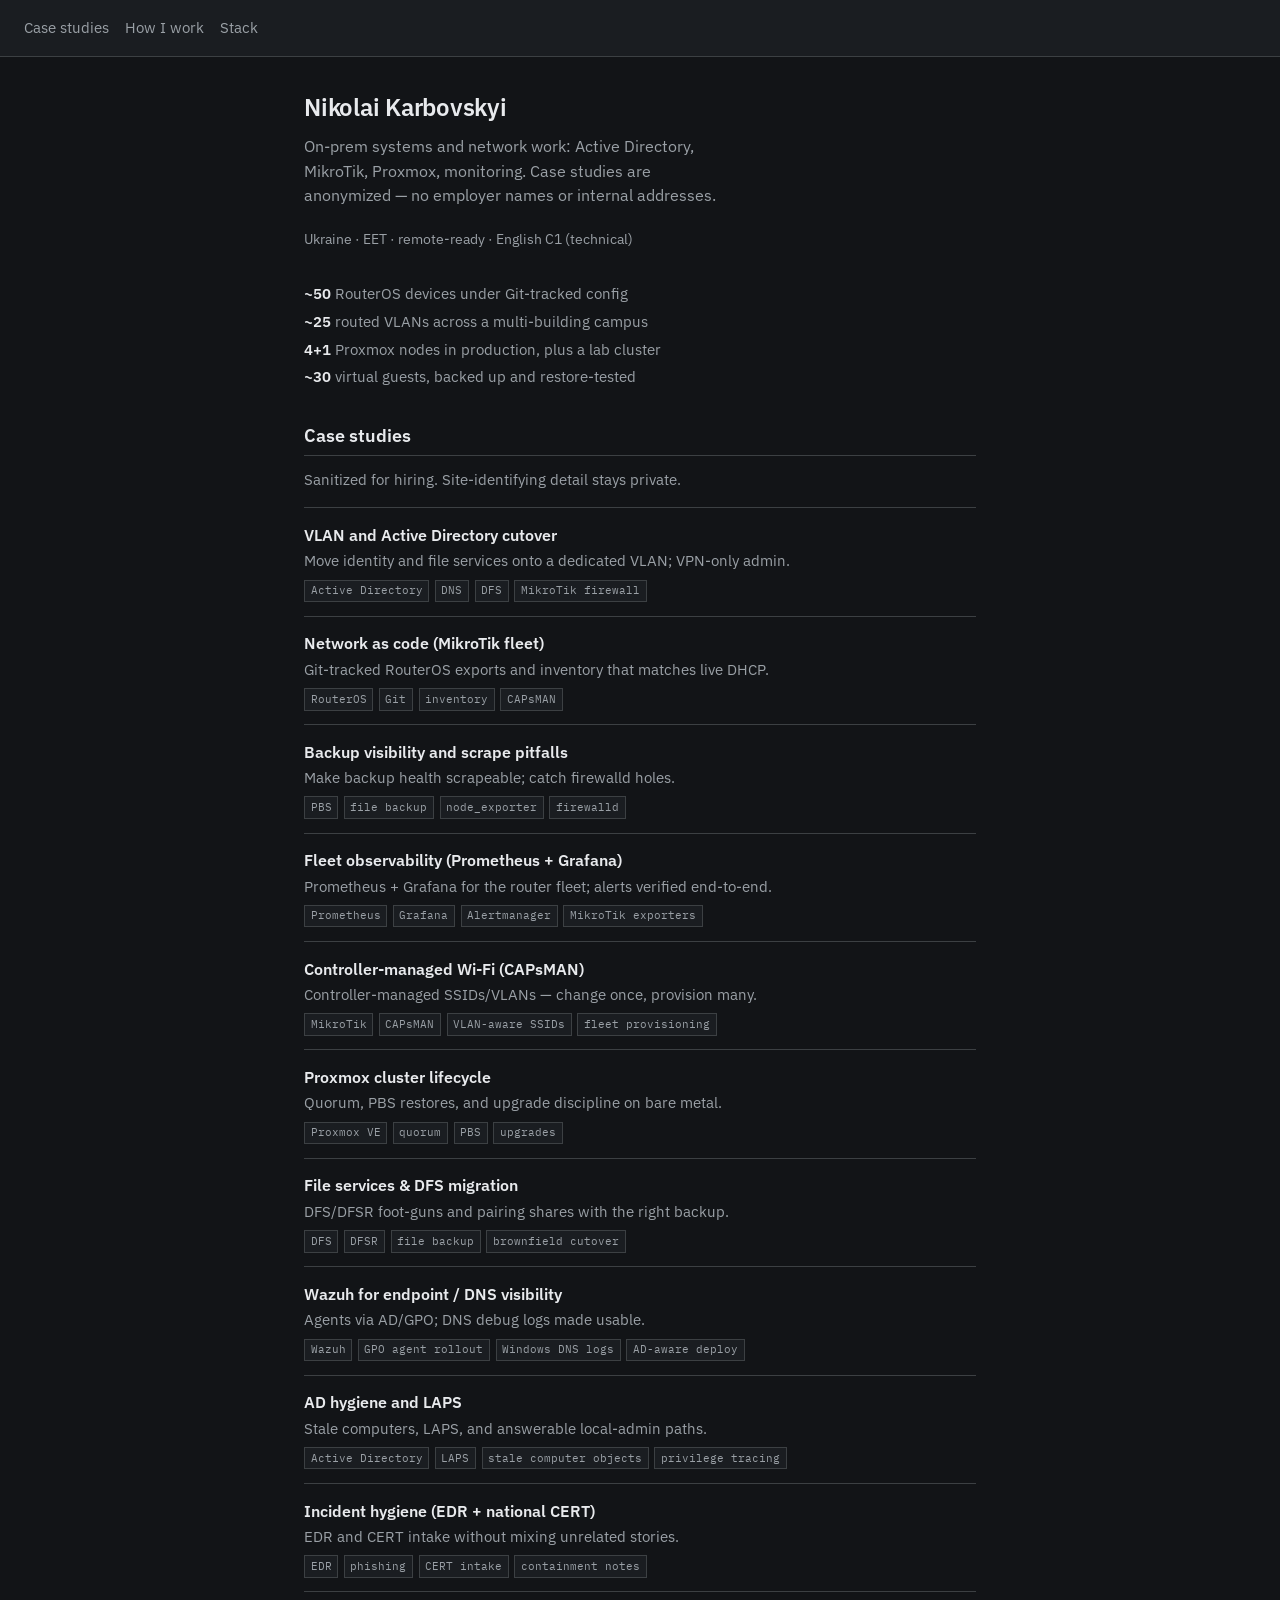
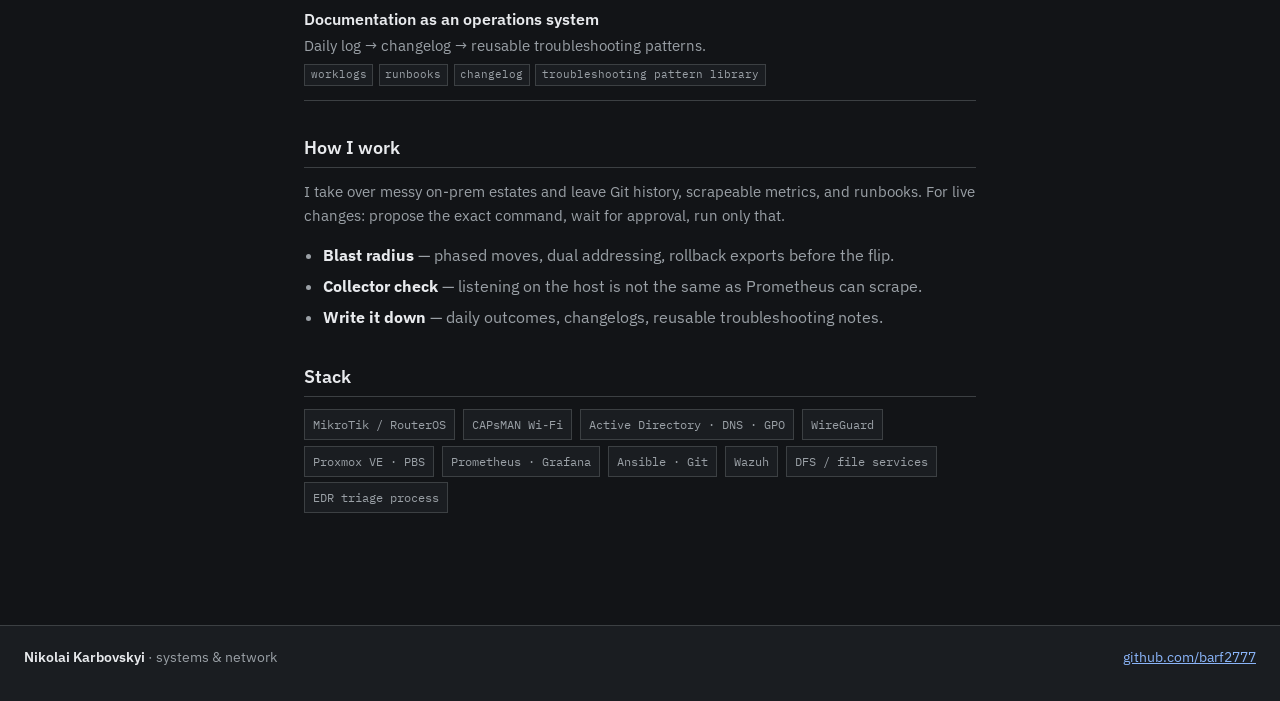
==== commit 2aa85ac4: "site: dark theme and homepage case order Co-authored-by: Cursor <cursoragent@cursor.com>" ====
--- a/index.html
+++ b/index.html
@@ -23,7 +23,7 @@
   <main class="page" id="main">
     <header class="page-header">
       <h1>Nikolai Karbovskyi</h1>
-      <p>Systems and network engineering — on-prem campuses. Active Directory, MikroTik, Proxmox, monitoring. Case studies below are anonymized.</p>
+      <p>On-prem systems and network work: Active Directory, MikroTik, Proxmox, monitoring. Case studies are anonymized — no employer names or internal addresses.</p>
       <p class="meta-line">Ukraine · EET · remote-ready · English C1 (technical)</p>
     </header>
 
@@ -55,10 +55,24 @@
           </a>
         </li>
 <li>
+          <a href="work/backup-visibility.html">
+            <div class="work-title">Backup visibility and scrape pitfalls</div>
+            <p class="work-blurb">Make backup health scrapeable; catch firewalld holes.</p>
+            <div class="work-tags"><span class="tag">PBS</span><span class="tag">file backup</span><span class="tag">node_exporter</span><span class="tag">firewalld</span></div>
+          </a>
+        </li>
+<li>
           <a href="work/fleet-observability.html">
             <div class="work-title">Fleet observability (Prometheus + Grafana)</div>
             <p class="work-blurb">Prometheus + Grafana for the router fleet; alerts verified end-to-end.</p>
             <div class="work-tags"><span class="tag">Prometheus</span><span class="tag">Grafana</span><span class="tag">Alertmanager</span><span class="tag">MikroTik exporters</span></div>
+          </a>
+        </li>
+<li>
+          <a href="work/capsman-wifi-fleet.html">
+            <div class="work-title">Controller-managed Wi‑Fi (CAPsMAN)</div>
+            <p class="work-blurb">Controller-managed SSIDs/VLANs — change once, provision many.</p>
+            <div class="work-tags"><span class="tag">MikroTik</span><span class="tag">CAPsMAN</span><span class="tag">VLAN-aware SSIDs</span><span class="tag">fleet provisioning</span></div>
           </a>
         </li>
 <li>
@@ -69,20 +83,6 @@
           </a>
         </li>
 <li>
-          <a href="work/capsman-wifi-fleet.html">
-            <div class="work-title">Controller-managed Wi‑Fi (CAPsMAN)</div>
-            <p class="work-blurb">Controller-managed SSIDs/VLANs — change once, provision many.</p>
-            <div class="work-tags"><span class="tag">MikroTik</span><span class="tag">CAPsMAN</span><span class="tag">VLAN-aware SSIDs</span><span class="tag">fleet provisioning</span></div>
-          </a>
-        </li>
-<li>
-          <a href="work/backup-visibility.html">
-            <div class="work-title">Backup visibility and scrape pitfalls</div>
-            <p class="work-blurb">Make backup health scrapeable; catch firewalld holes.</p>
-            <div class="work-tags"><span class="tag">PBS</span><span class="tag">file backup</span><span class="tag">node_exporter</span><span class="tag">firewalld</span></div>
-          </a>
-        </li>
-<li>
           <a href="work/file-services-migration.html">
             <div class="work-title">File services &amp; DFS migration</div>
             <p class="work-blurb">DFS/DFSR foot-guns and pairing shares with the right backup.</p>
@@ -90,17 +90,17 @@
           </a>
         </li>
 <li>
+          <a href="work/wazuh-endpoint-visibility.html">
+            <div class="work-title">Wazuh for endpoint / DNS visibility</div>
+            <p class="work-blurb">Agents via AD/GPO; DNS debug logs made usable.</p>
+            <div class="work-tags"><span class="tag">Wazuh</span><span class="tag">GPO agent rollout</span><span class="tag">Windows DNS logs</span><span class="tag">AD-aware deploy</span></div>
+          </a>
+        </li>
+<li>
           <a href="work/ad-hygiene-laps.html">
             <div class="work-title">AD hygiene and LAPS</div>
             <p class="work-blurb">Stale computers, LAPS, and answerable local-admin paths.</p>
             <div class="work-tags"><span class="tag">Active Directory</span><span class="tag">LAPS</span><span class="tag">stale computer objects</span><span class="tag">privilege tracing</span></div>
-          </a>
-        </li>
-<li>
-          <a href="work/wazuh-endpoint-visibility.html">
-            <div class="work-title">Wazuh for endpoint / DNS visibility</div>
-            <p class="work-blurb">Agents via AD/GPO; DNS debug logs made usable.</p>
-            <div class="work-tags"><span class="tag">Wazuh</span><span class="tag">GPO agent rollout</span><span class="tag">Windows DNS logs</span><span class="tag">AD-aware deploy</span></div>
           </a>
         </li>
 <li>
--- a/assets/styles.css
+++ b/assets/styles.css
@@ -1,10 +1,12 @@
-/* Plain engineer portfolio */
+/* Plain engineer portfolio — dark */
 :root {
-  --ink: #1a1a1a;
-  --muted: #555;
-  --line: #ddd;
-  --bg: #fafafa;
-  --link: #0b57d0;
+  --ink: #e8eaed;
+  --muted: #9aa0a6;
+  --line: #3c4043;
+  --bg: #121417;
+  --surface: #1a1d21;
+  --link: #8ab4f8;
+  --code-bg: #2d3136;
   --max: 42rem;
   --font: "IBM Plex Sans", "Segoe UI", system-ui, sans-serif;
   --mono: "IBM Plex Mono", ui-monospace, monospace;
@@ -18,6 +20,7 @@
 
 html {
   scroll-behavior: smooth;
+  color-scheme: dark;
 }
 
 body {
@@ -42,7 +45,7 @@
   left: -999px;
   top: 0;
   background: var(--ink);
-  color: #fff;
+  color: var(--bg);
   padding: 0.5rem 1rem;
   z-index: 100;
 }
@@ -60,7 +63,7 @@
   justify-content: space-between;
   padding: 1rem clamp(1rem, 3vw, 1.5rem);
   border-bottom: 1px solid var(--line);
-  background: #fff;
+  background: var(--surface);
 }
 
 .nav-links {
@@ -98,7 +101,7 @@
 .page-header p {
   margin: 0 0 1.25rem;
   color: var(--muted);
-  max-width: 40ch;
+  max-width: 42ch;
 }
 
 .meta-line {
@@ -193,7 +196,7 @@
   color: var(--muted);
   border: 1px solid var(--line);
   padding: 0.1rem 0.35rem;
-  background: #fff;
+  background: var(--surface);
 }
 
 .principles {
@@ -224,7 +227,7 @@
   font-size: 0.78rem;
   padding: 0.3rem 0.5rem;
   border: 1px solid var(--line);
-  background: #fff;
+  background: var(--surface);
   color: var(--muted);
 }
 
@@ -238,7 +241,7 @@
   justify-content: space-between;
   color: var(--muted);
   font-size: 0.9rem;
-  background: #fff;
+  background: var(--surface);
 }
 
 .site-footer strong {
@@ -300,6 +303,7 @@
   font-size: 1.05rem;
   font-weight: 600;
   margin: 1.75rem 0 0.5rem;
+  color: var(--ink);
 }
 
 .case-body p,
@@ -319,11 +323,11 @@
 .case-body code {
   font-family: var(--mono);
   font-size: 0.88em;
-  background: #eee;
+  background: var(--code-bg);
+  color: var(--ink);
   padding: 0.05rem 0.25rem;
 }
 
-/* no scroll theater */
 .reveal {
   opacity: 1;
   transform: none;
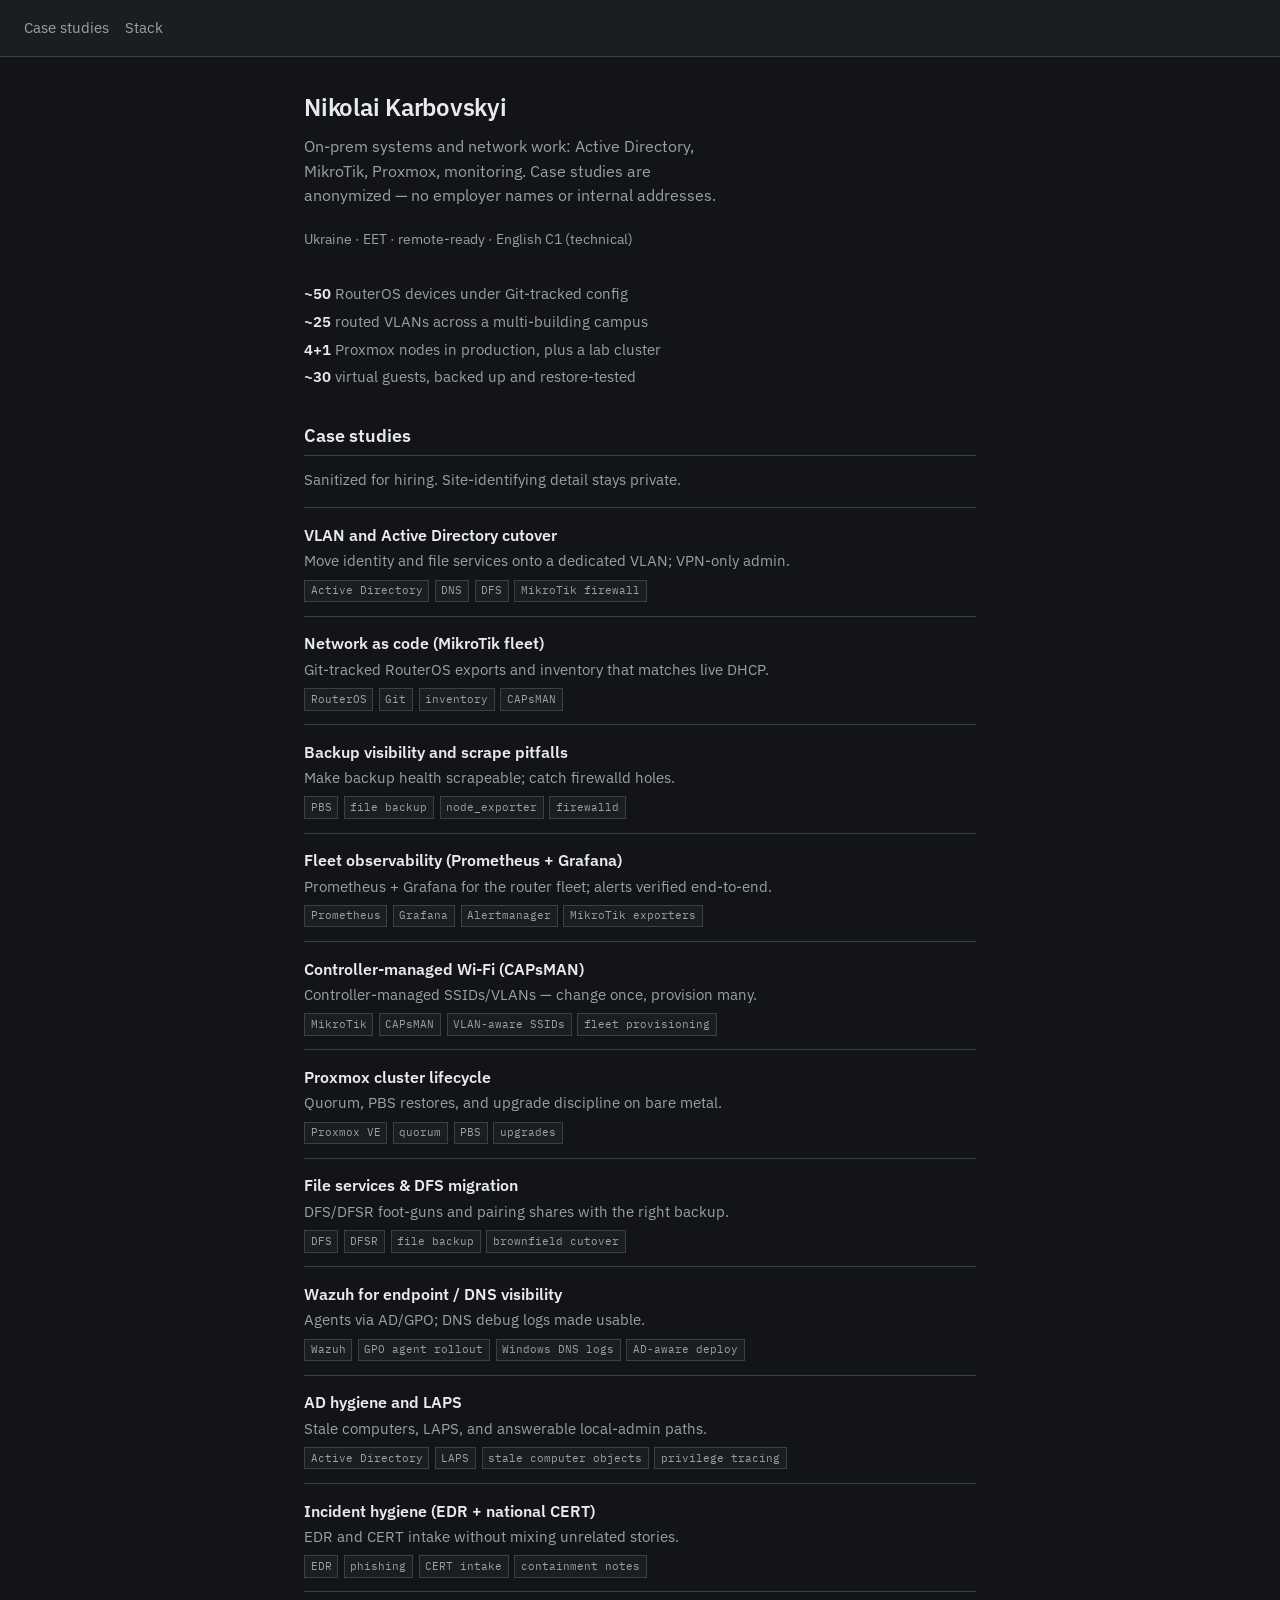
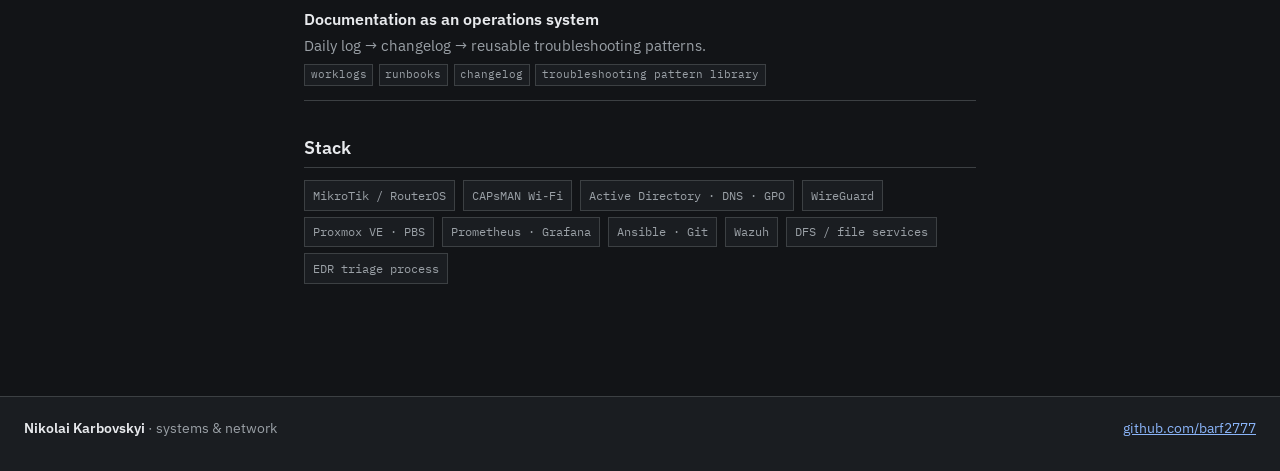
==== commit 2607dcef: "site: remove How I work section Co-authored-by: Cursor <cursoragent@cursor.com>" ====
--- a/index.html
+++ b/index.html
@@ -15,7 +15,6 @@
   <nav class="site-nav" aria-label="Primary">
     <ul class="nav-links">
       <li><a href="#work">Case studies</a></li>
-      <li><a href="#approach">How I work</a></li>
       <li><a href="#stack">Stack</a></li>
     </ul>
   </nav>
@@ -120,16 +119,6 @@
       </ul>
     </section>
 
-    <section class="section" id="approach">
-      <h2>How I work</h2>
-      <p>I take over messy on-prem estates and leave Git history, scrapeable metrics, and runbooks. For live changes: propose the exact command, wait for approval, run only that.</p>
-      <ul class="principles">
-        <li><strong>Blast radius</strong> — phased moves, dual addressing, rollback exports before the flip.</li>
-        <li><strong>Collector check</strong> — listening on the host is not the same as Prometheus can scrape.</li>
-        <li><strong>Write it down</strong> — daily outcomes, changelogs, reusable troubleshooting notes.</li>
-      </ul>
-    </section>
-
     <section class="section" id="stack">
       <h2>Stack</h2>
       <ul class="stack">
--- a/assets/styles.css
+++ b/assets/styles.css
@@ -199,20 +199,6 @@
   background: var(--surface);
 }
 
-.principles {
-  margin: 0;
-  padding-left: 1.2rem;
-  color: var(--muted);
-}
-
-.principles li {
-  margin: 0.4rem 0;
-}
-
-.principles strong {
-  color: var(--ink);
-}
-
 .stack {
   display: flex;
   flex-wrap: wrap;
